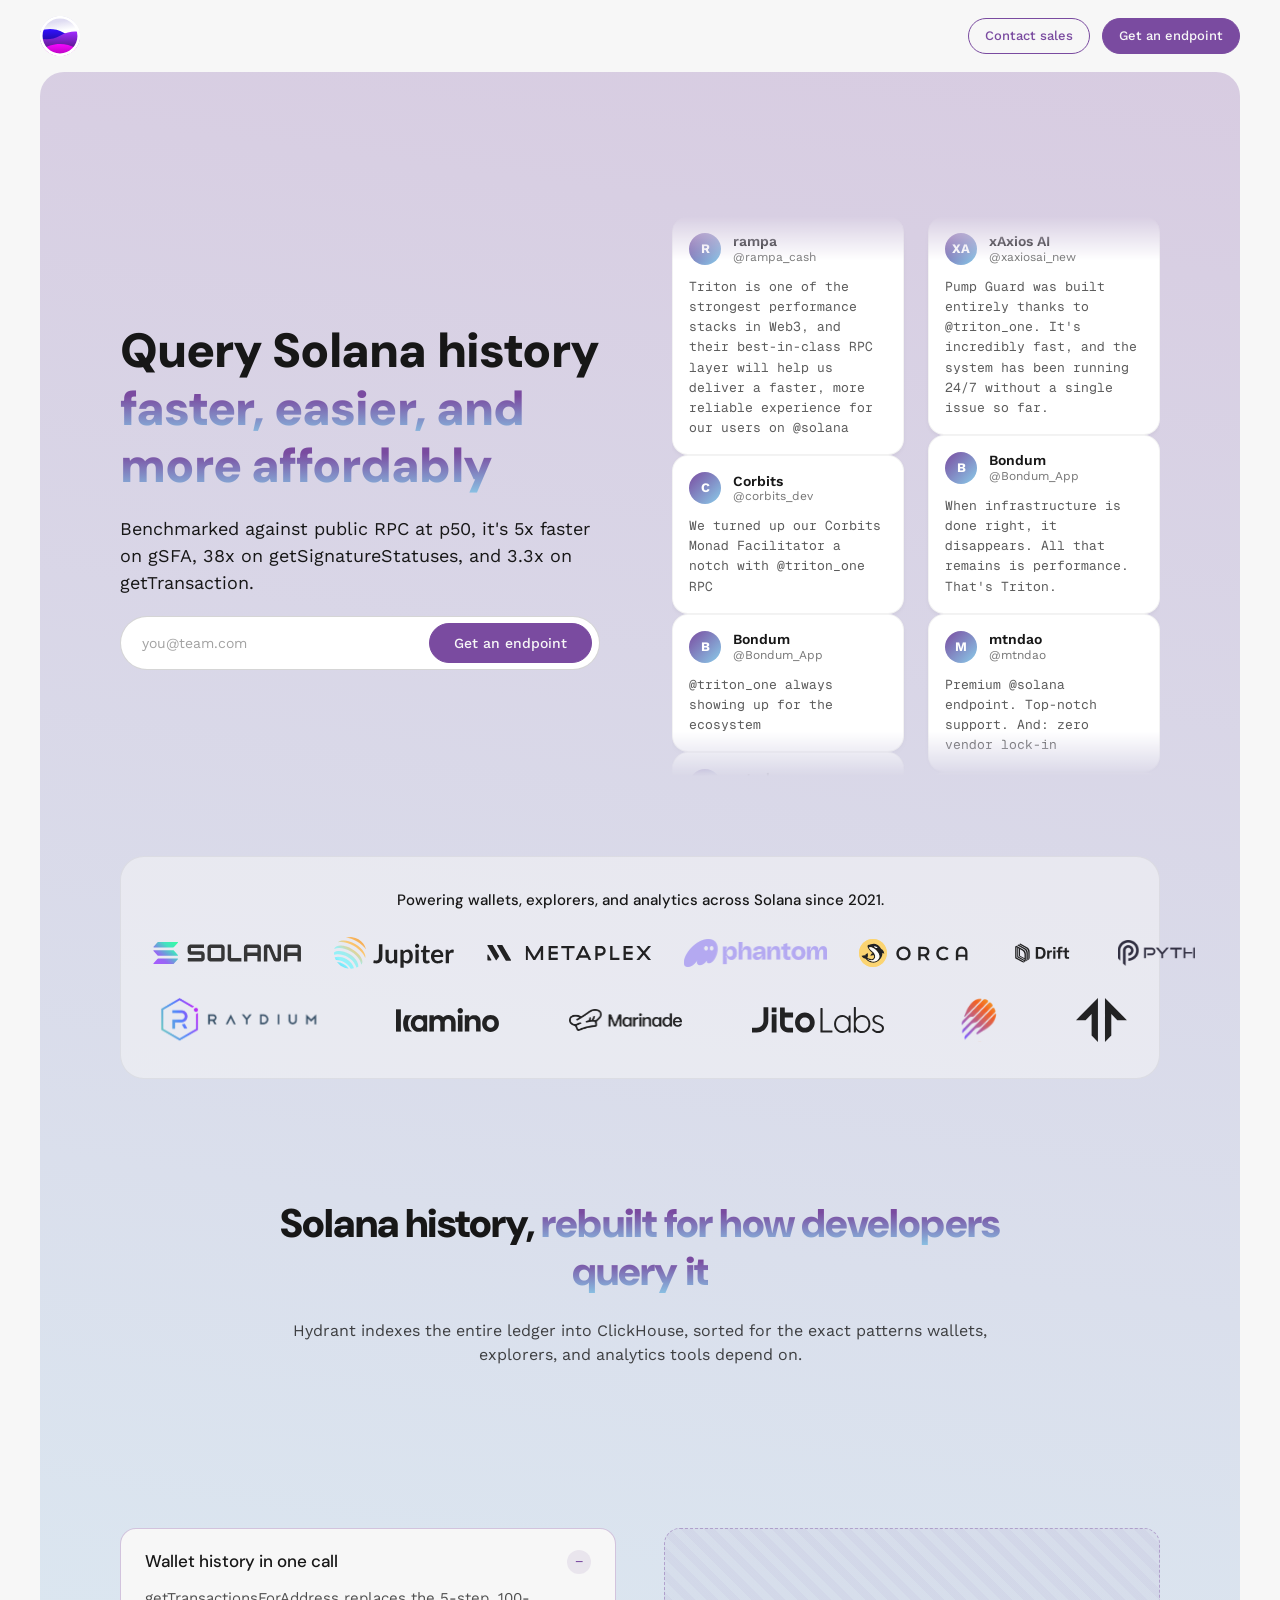
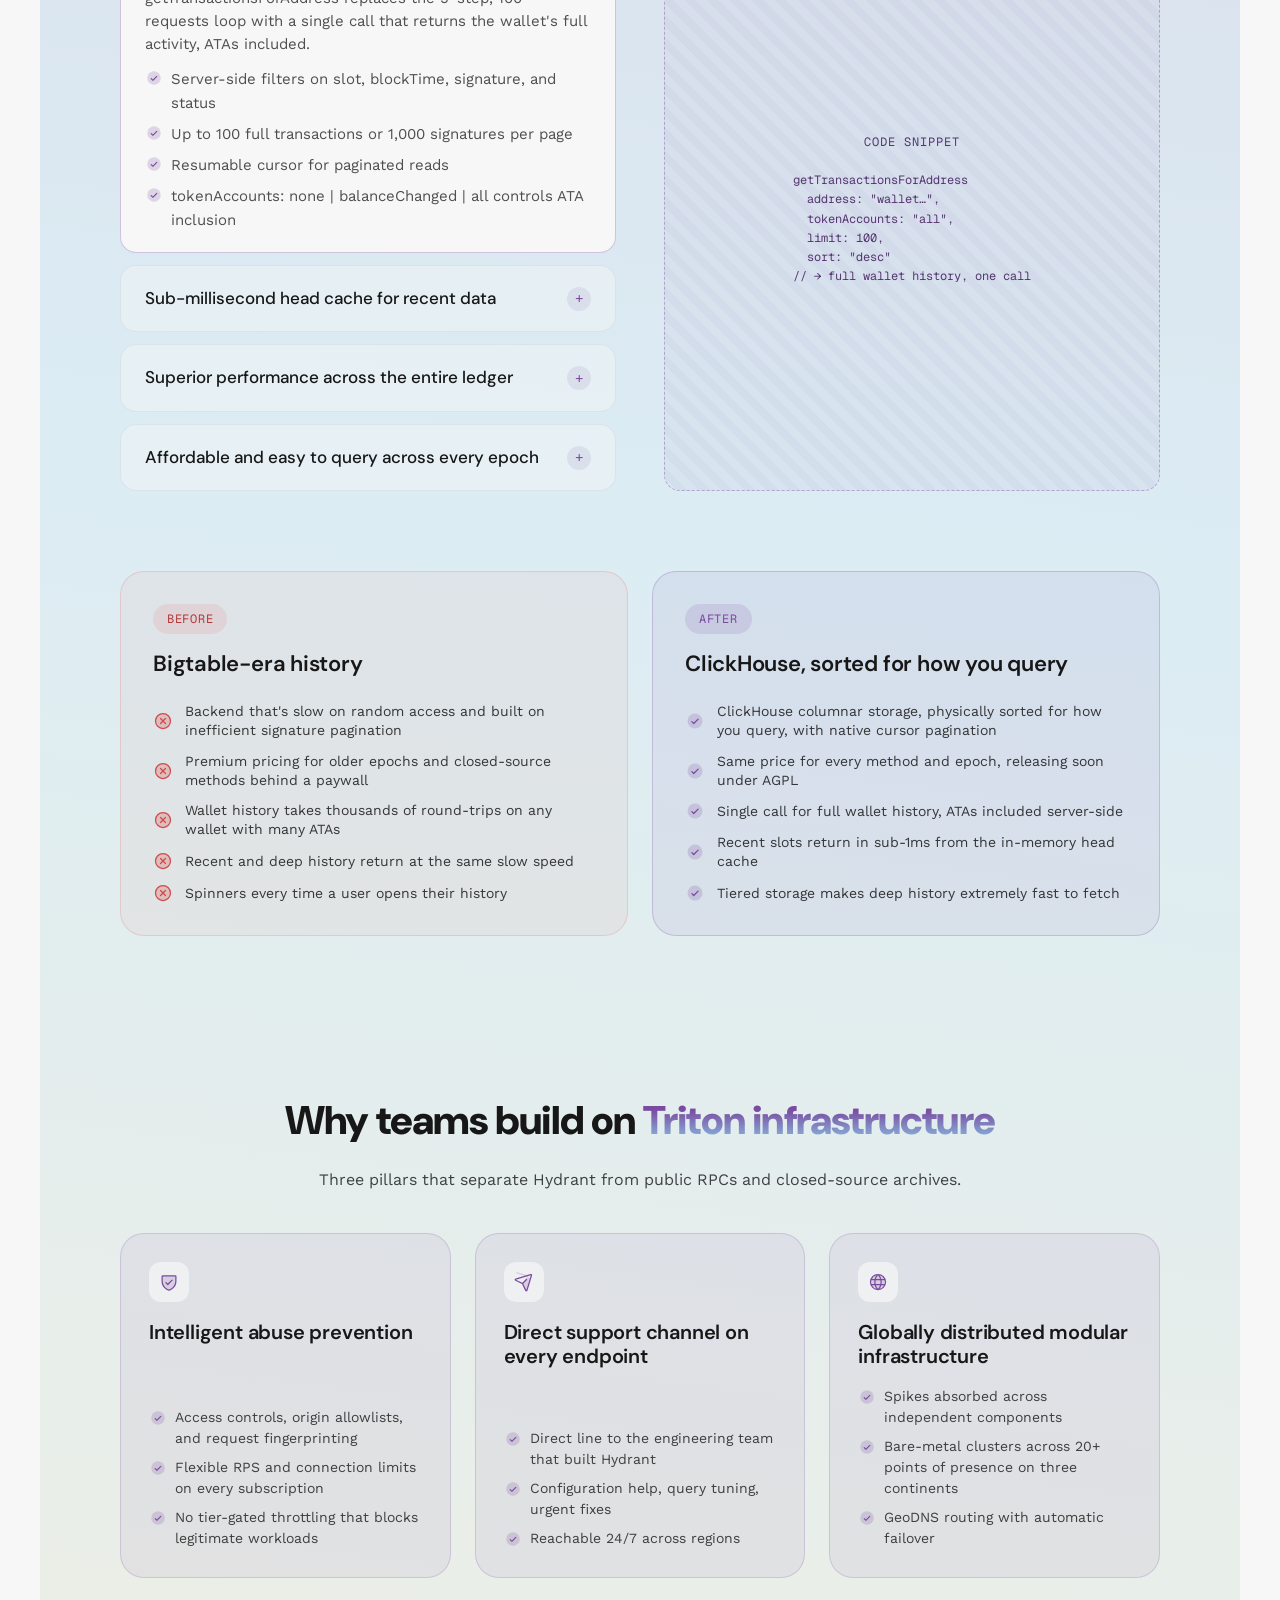
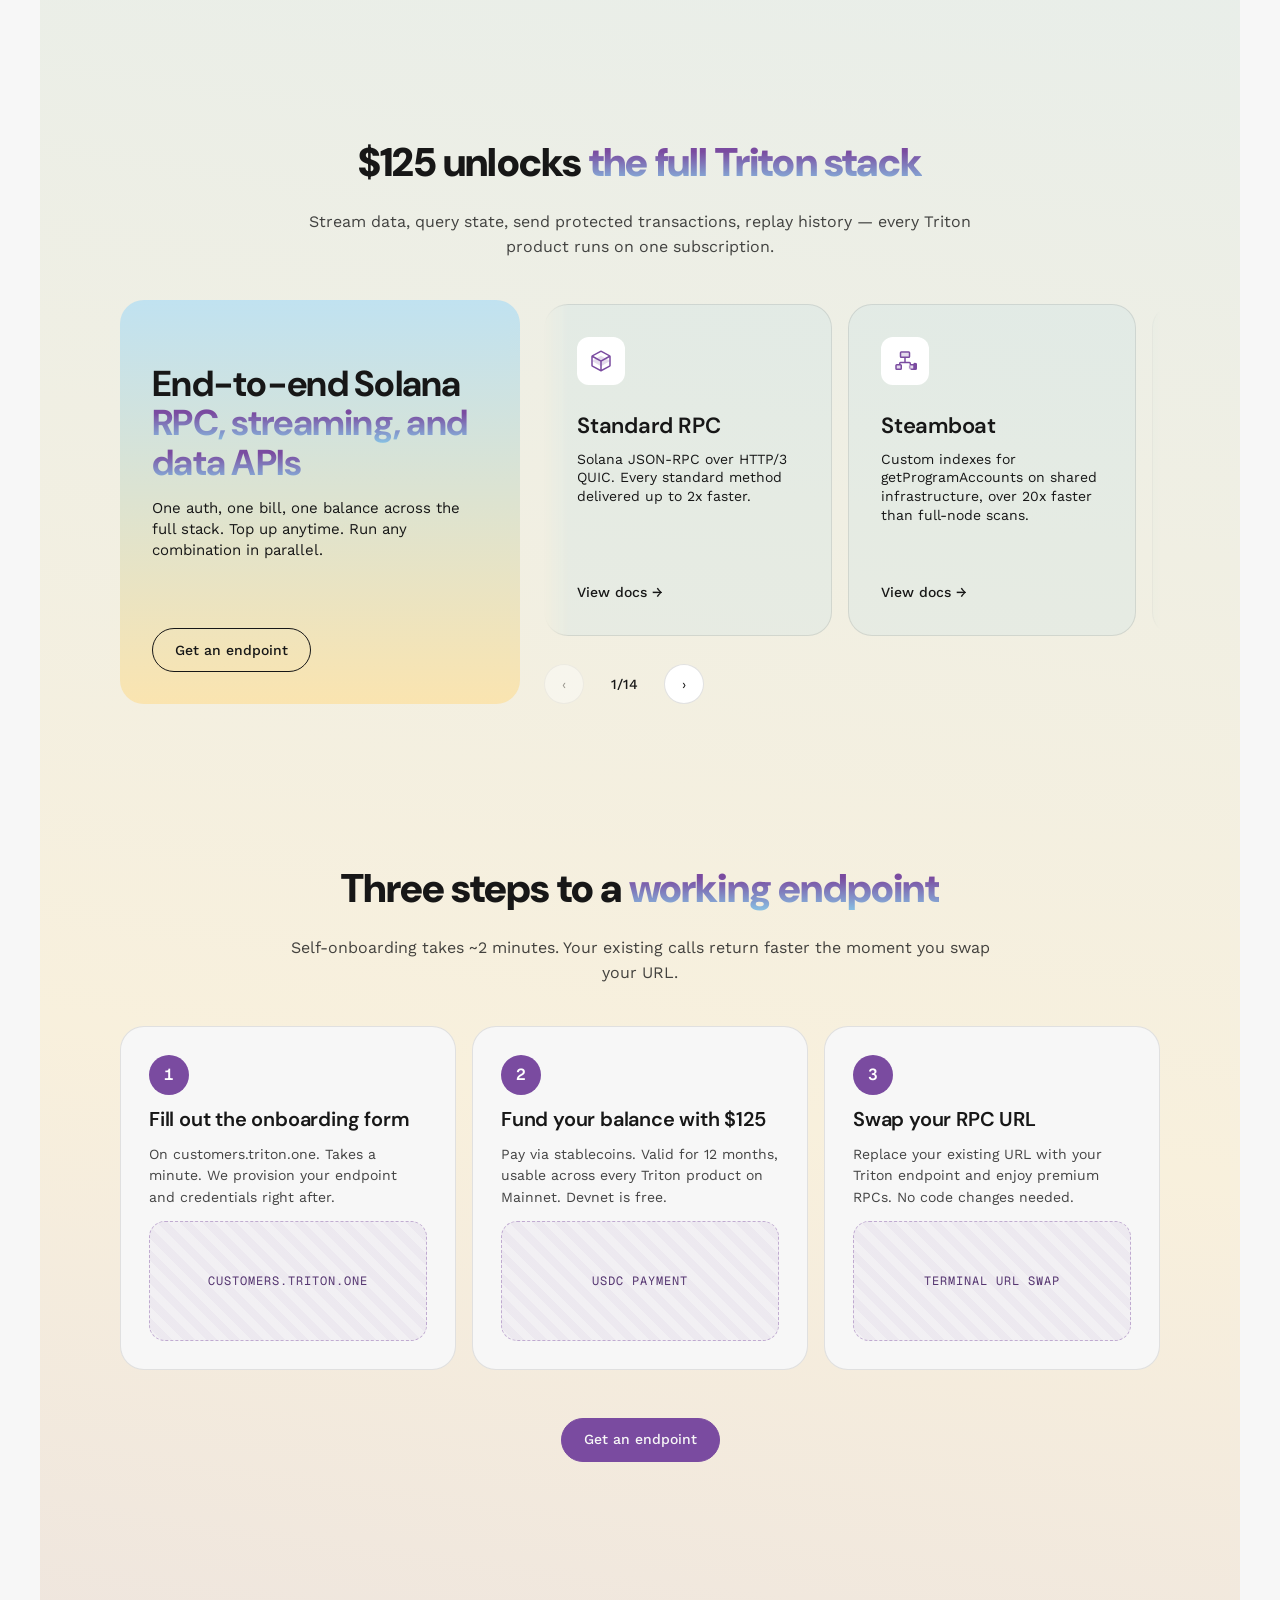
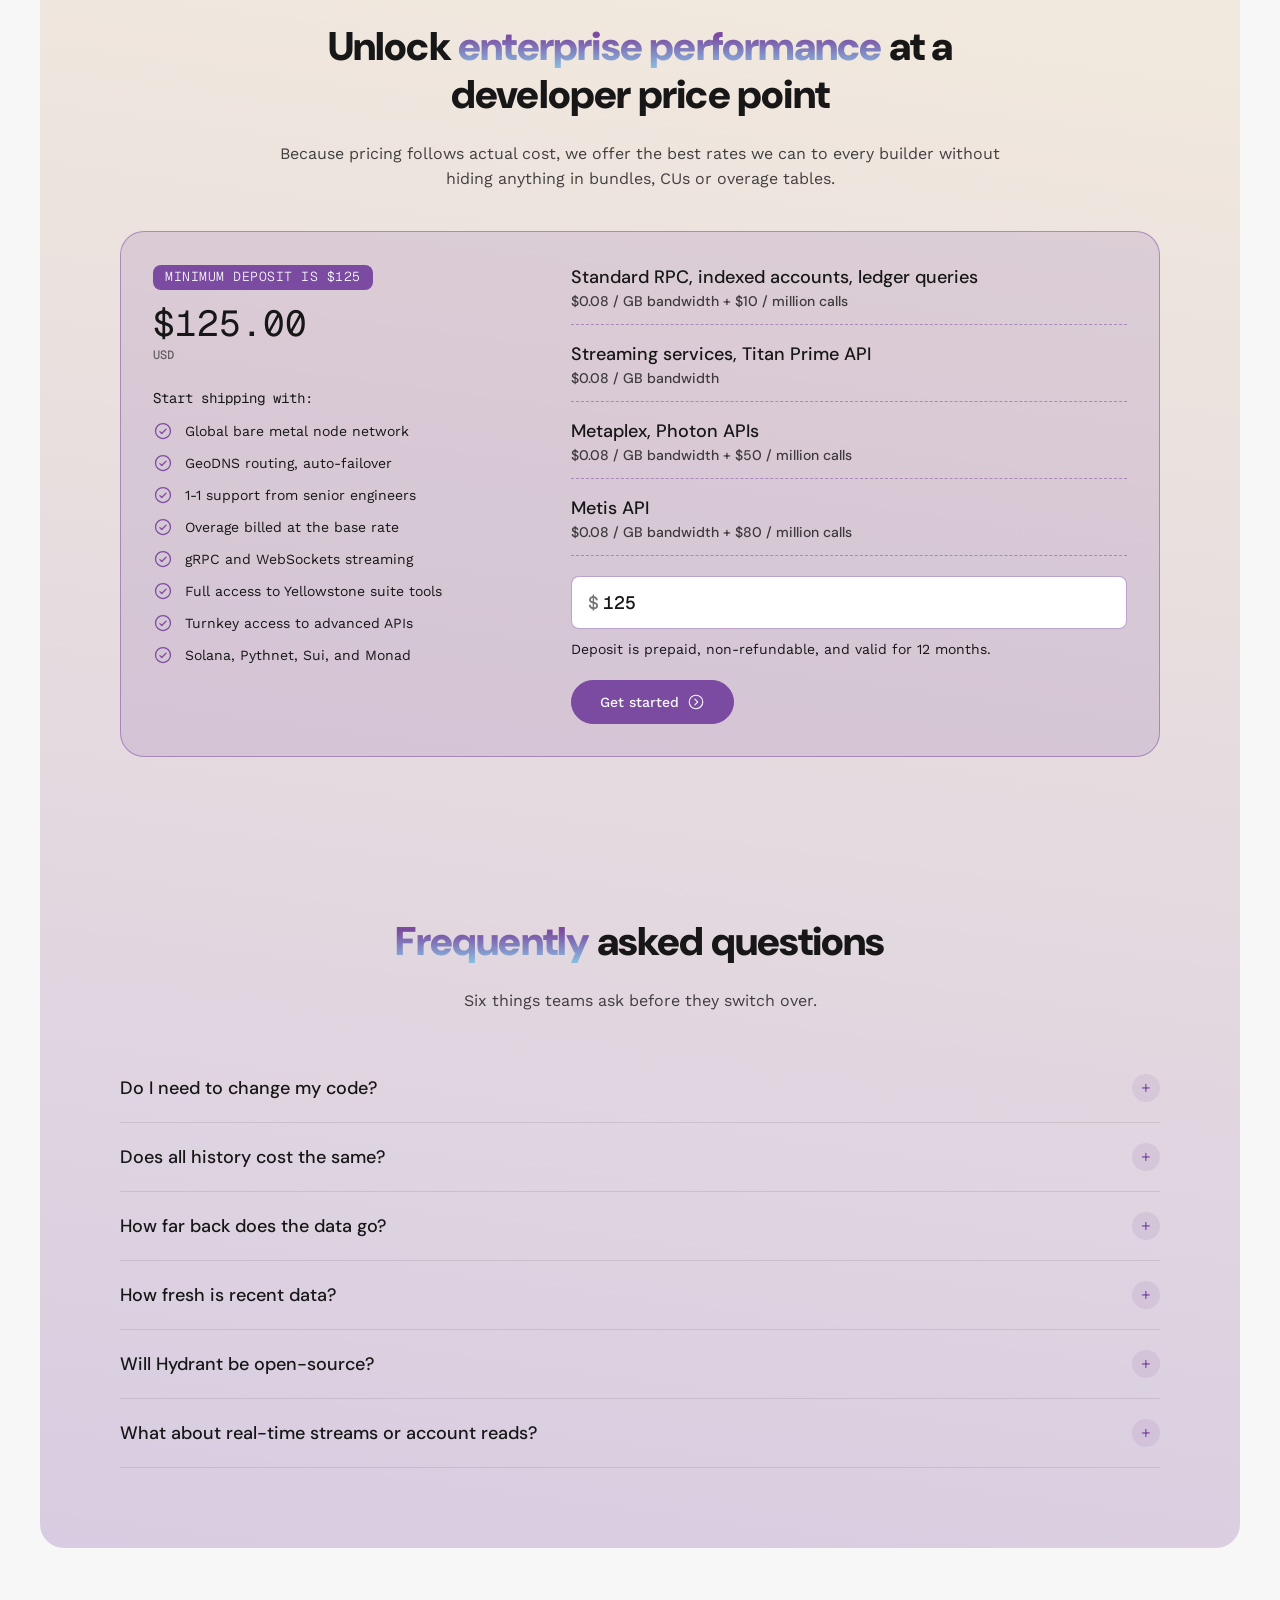
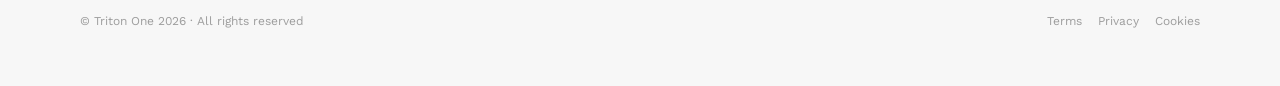
==== consult.html @ 757f446f "Add consult page (2 modals) + lp1b trimmed $25 LP variant consult.html — wireframe for the consultat" ====
<!DOCTYPE html>
<html lang="en">
<head>
<meta charset="UTF-8">
<title>Request a consultation — Triton One</title>
<link rel="preconnect" href="https://fonts.googleapis.com">
<link rel="preconnect" href="https://fonts.gstatic.com" crossorigin>
<link href="https://fonts.googleapis.com/css2?family=DM+Sans:opsz,wght@9..40,400;9..40,500;9..40,600;9..40,700;9..40,900&family=Work+Sans:wght@400;500;600;700&family=Geist+Mono:wght@400;500;600&display=swap" rel="stylesheet">
<link rel="stylesheet" href="shared.css">
</head>
<body>

<nav class="scrollnav">
  <div class="scrollnav-inner">
    <a href="index.html" class="scrollnav-logo"><img src="assets/icons/logomark.svg" alt="Triton" style="width:36px; height:36px"></a>
    <div class="scrollnav-links">
      <a href="#what">Hydrant features</a>
      <a href="#compare">History before / after</a>
      <a href="#why">Why Triton</a>
      <a href="#stack">Triton stack</a>
      <a href="#how">Get started</a>
      <a href="#pricing">Pricing</a>
      <a href="#faq">FAQ</a>
    </div>
    <div class="scrollnav-spacer"></div>
    <div class="scrollnav-ctas">
      <a class="btn btn-outline btn-sm" data-open-contact>Contact sales</a>
      <a class="btn btn-primary btn-sm" data-action="endpoint">Get an endpoint</a>
    </div>
  </div>
</nav>

<div class="app">

  <div class="topbar">
    <a href="index.html" class="topbar-logo"><img src="assets/icons/logomark.svg" alt="Triton" style="width:40px; height:40px"></a>
    <div class="topbar-spacer"></div>
    <div class="topbar-ctas">
      <a class="btn btn-outline btn-sm" data-open-contact>Contact sales</a>
      <a class="btn btn-primary btn-sm" data-action="endpoint">Get an endpoint</a>
    </div>
  </div>

  <main class="main">
    <div class="body-wrap">

      <!-- HERO with 2-col scrolling testimonial carousel -->
      <section class="section section--hero">
        <div class="section-inner">
          <div class="hero-h1">
            <div class="hero-h1-left">
              <h1 class="h1 h1--left">Query Solana history <span class="h-grad">faster, easier, and more affordably</span></h1>
              <p class="lead lead--left">Benchmarked against public RPC at p50, it's 5x faster on gSFA, 38x on getSignatureStatuses, and 3.3x on getTransaction.</p>
              <div class="email-pill">
                <input type="email" placeholder="you@team.com">
                <button class="btn btn-primary" data-action="endpoint">Get an endpoint</button>
              </div>
            </div>

            <!-- Testimonial scrolling carousel (2 columns, opposite directions) -->
            <div class="testimonial-scroll-wrapper">
              <div class="testimonial-scroll-col">
                <div class="tscroll-up">
                  <a class="tscroll-card"><div class="tscroll-card-head"><div class="tscroll-card-avatar"></div><div><div class="tscroll-card-name">rampa</div><div class="tscroll-card-handle">@rampa_cash</div></div></div><p class="tscroll-card-body">Triton is one of the strongest performance stacks in Web3, and their best-in-class RPC layer will help us deliver a faster, more reliable experience for our users on @solana</p></a>
                  <a class="tscroll-card"><div class="tscroll-card-head"><div class="tscroll-card-avatar"></div><div><div class="tscroll-card-name">Corbits</div><div class="tscroll-card-handle">@corbits_dev</div></div></div><p class="tscroll-card-body">We turned up our Corbits Monad Facilitator a notch with @triton_one RPC</p></a>
                  <a class="tscroll-card"><div class="tscroll-card-head"><div class="tscroll-card-avatar"></div><div><div class="tscroll-card-name">Bondum</div><div class="tscroll-card-handle">@Bondum_App</div></div></div><p class="tscroll-card-body">@triton_one always showing up for the ecosystem</p></a>
                  <a class="tscroll-card"><div class="tscroll-card-head"><div class="tscroll-card-avatar"></div><div><div class="tscroll-card-name">mtndao</div><div class="tscroll-card-handle">@mtndao</div></div></div><p class="tscroll-card-body">Triton is an OG in the @solana ecosystem, and every great Solana team knows their products are best-in-class when it comes to latency and reliability.</p></a>
                  <a class="tscroll-card"><div class="tscroll-card-head"><div class="tscroll-card-avatar"></div><div><div class="tscroll-card-name">tributary.so</div><div class="tscroll-card-handle">@tributaryso</div></div></div><p class="tscroll-card-body">If you depend on a robust and stable @solana RPC for your websocket subscriptions, you better look into @triton_one now.</p></a>
                  <a class="tscroll-card"><div class="tscroll-card-head"><div class="tscroll-card-avatar"></div><div><div class="tscroll-card-name">xAxios AI</div><div class="tscroll-card-handle">@xaxiosai_new</div></div></div><p class="tscroll-card-body">I've mentioned Triton One before — it's incredibly fast, offers high RPS, and is much more affordable than most alternatives.</p></a>
                  <a class="tscroll-card"><div class="tscroll-card-head"><div class="tscroll-card-avatar"></div><div><div class="tscroll-card-name">toly</div><div class="tscroll-card-handle">@toly</div></div></div><p class="tscroll-card-body">@triton_one already can land a tx mid block based on the current blocks progressive state</p></a>
                  <!-- duplicated for seamless loop -->
                  <a class="tscroll-card" aria-hidden="true"><div class="tscroll-card-head"><div class="tscroll-card-avatar"></div><div><div class="tscroll-card-name">rampa</div><div class="tscroll-card-handle">@rampa_cash</div></div></div><p class="tscroll-card-body">Triton is one of the strongest performance stacks in Web3, and their best-in-class RPC layer will help us deliver a faster, more reliable experience for our users on @solana</p></a>
                  <a class="tscroll-card" aria-hidden="true"><div class="tscroll-card-head"><div class="tscroll-card-avatar"></div><div><div class="tscroll-card-name">Corbits</div><div class="tscroll-card-handle">@corbits_dev</div></div></div><p class="tscroll-card-body">We turned up our Corbits Monad Facilitator a notch with @triton_one RPC</p></a>
                  <a class="tscroll-card" aria-hidden="true"><div class="tscroll-card-head"><div class="tscroll-card-avatar"></div><div><div class="tscroll-card-name">Bondum</div><div class="tscroll-card-handle">@Bondum_App</div></div></div><p class="tscroll-card-body">@triton_one always showing up for the ecosystem</p></a>
                  <a class="tscroll-card" aria-hidden="true"><div class="tscroll-card-head"><div class="tscroll-card-avatar"></div><div><div class="tscroll-card-name">mtndao</div><div class="tscroll-card-handle">@mtndao</div></div></div><p class="tscroll-card-body">Triton is an OG in the @solana ecosystem, and every great Solana team knows their products are best-in-class when it comes to latency and reliability.</p></a>
                  <a class="tscroll-card" aria-hidden="true"><div class="tscroll-card-head"><div class="tscroll-card-avatar"></div><div><div class="tscroll-card-name">tributary.so</div><div class="tscroll-card-handle">@tributaryso</div></div></div><p class="tscroll-card-body">If you depend on a robust and stable @solana RPC for your websocket subscriptions, you better look into @triton_one now.</p></a>
                  <a class="tscroll-card" aria-hidden="true"><div class="tscroll-card-head"><div class="tscroll-card-avatar"></div><div><div class="tscroll-card-name">xAxios AI</div><div class="tscroll-card-handle">@xaxiosai_new</div></div></div><p class="tscroll-card-body">I've mentioned Triton One before — it's incredibly fast, offers high RPS, and is much more affordable than most alternatives.</p></a>
                  <a class="tscroll-card" aria-hidden="true"><div class="tscroll-card-head"><div class="tscroll-card-avatar"></div><div><div class="tscroll-card-name">toly</div><div class="tscroll-card-handle">@toly</div></div></div><p class="tscroll-card-body">@triton_one already can land a tx mid block based on the current blocks progressive state</p></a>
                </div>
              </div>
              <div class="testimonial-scroll-col">
                <div class="tscroll-down">
                  <a class="tscroll-card"><div class="tscroll-card-head"><div class="tscroll-card-avatar"></div><div><div class="tscroll-card-name">xAxios AI</div><div class="tscroll-card-handle">@xaxiosai_new</div></div></div><p class="tscroll-card-body">Pump Guard was built entirely thanks to @triton_one. It's incredibly fast, and the system has been running 24/7 without a single issue so far.</p></a>
                  <a class="tscroll-card"><div class="tscroll-card-head"><div class="tscroll-card-avatar"></div><div><div class="tscroll-card-name">Bondum</div><div class="tscroll-card-handle">@Bondum_App</div></div></div><p class="tscroll-card-body">When infrastructure is done right, it disappears. All that remains is performance. That's Triton.</p></a>
                  <a class="tscroll-card"><div class="tscroll-card-head"><div class="tscroll-card-avatar"></div><div><div class="tscroll-card-name">mtndao</div><div class="tscroll-card-handle">@mtndao</div></div></div><p class="tscroll-card-body">Premium @solana endpoint. Top-notch support. And: zero vendor lock-in</p></a>
                  <a class="tscroll-card"><div class="tscroll-card-head"><div class="tscroll-card-avatar"></div><div><div class="tscroll-card-name">elchuo160.sol</div><div class="tscroll-card-handle">@elchuo160</div></div></div><p class="tscroll-card-body">From day zero, when @triton_one believed in us before we had even 1 player, they've powered everything behind the scenes of @Gableguardians.</p></a>
                  <a class="tscroll-card"><div class="tscroll-card-head"><div class="tscroll-card-avatar"></div><div><div class="tscroll-card-name">italo</div><div class="tscroll-card-handle">@italoacasas</div></div></div><p class="tscroll-card-body">After seeing how smoothly the MET airdrop ran, i want to highlight that if you're planning one soon, you should seriously consider working with @triton_one.</p></a>
                  <a class="tscroll-card"><div class="tscroll-card-head"><div class="tscroll-card-avatar"></div><div><div class="tscroll-card-name">Rocky Chris | Titan</div><div class="tscroll-card-handle">@realRockyChung</div></div></div><p class="tscroll-card-body">Getting new dedicated nodes from @triton_one is like getting presents on Christmas day. Unwrap and play ASAP</p></a>
                  <a class="tscroll-card"><div class="tscroll-card-head"><div class="tscroll-card-avatar"></div><div><div class="tscroll-card-name">austbot</div><div class="tscroll-card-handle">@_austbot</div></div></div><p class="tscroll-card-body">@triton_one endpoints are so good.</p></a>
                  <!-- duplicated for seamless loop -->
                  <a class="tscroll-card" aria-hidden="true"><div class="tscroll-card-head"><div class="tscroll-card-avatar"></div><div><div class="tscroll-card-name">xAxios AI</div><div class="tscroll-card-handle">@xaxiosai_new</div></div></div><p class="tscroll-card-body">Pump Guard was built entirely thanks to @triton_one. It's incredibly fast, and the system has been running 24/7 without a single issue so far.</p></a>
                  <a class="tscroll-card" aria-hidden="true"><div class="tscroll-card-head"><div class="tscroll-card-avatar"></div><div><div class="tscroll-card-name">Bondum</div><div class="tscroll-card-handle">@Bondum_App</div></div></div><p class="tscroll-card-body">When infrastructure is done right, it disappears. All that remains is performance. That's Triton.</p></a>
                  <a class="tscroll-card" aria-hidden="true"><div class="tscroll-card-head"><div class="tscroll-card-avatar"></div><div><div class="tscroll-card-name">mtndao</div><div class="tscroll-card-handle">@mtndao</div></div></div><p class="tscroll-card-body">Premium @solana endpoint. Top-notch support. And: zero vendor lock-in</p></a>
                  <a class="tscroll-card" aria-hidden="true"><div class="tscroll-card-head"><div class="tscroll-card-avatar"></div><div><div class="tscroll-card-name">elchuo160.sol</div><div class="tscroll-card-handle">@elchuo160</div></div></div><p class="tscroll-card-body">From day zero, when @triton_one believed in us before we had even 1 player, they've powered everything behind the scenes of @Gableguardians.</p></a>
                  <a class="tscroll-card" aria-hidden="true"><div class="tscroll-card-head"><div class="tscroll-card-avatar"></div><div><div class="tscroll-card-name">italo</div><div class="tscroll-card-handle">@italoacasas</div></div></div><p class="tscroll-card-body">After seeing how smoothly the MET airdrop ran, i want to highlight that if you're planning one soon, you should seriously consider working with @triton_one.</p></a>
                  <a class="tscroll-card" aria-hidden="true"><div class="tscroll-card-head"><div class="tscroll-card-avatar"></div><div><div class="tscroll-card-name">Rocky Chris | Titan</div><div class="tscroll-card-handle">@realRockyChung</div></div></div><p class="tscroll-card-body">Getting new dedicated nodes from @triton_one is like getting presents on Christmas day. Unwrap and play ASAP</p></a>
                  <a class="tscroll-card" aria-hidden="true"><div class="tscroll-card-head"><div class="tscroll-card-avatar"></div><div><div class="tscroll-card-name">austbot</div><div class="tscroll-card-handle">@_austbot</div></div></div><p class="tscroll-card-body">@triton_one endpoints are so good.</p></a>
                </div>
              </div>
            </div>

          </div>
        </div>
      </section>

      <!-- LOGO STRIP (Raydium/Meteora/Tensor 2x bigger, Step removed) -->
      <section class="section section--tight section--no-top">
        <div class="section-inner">
          <div class="logo-strip">
            <p class="logo-strip-title">Powering wallets, explorers, and analytics across Solana since 2021.</p>
            <div class="logo-strip-row">
              <img src="assets/logos/logo-solana.svg" alt="Solana" style="height:22px">
              <img src="assets/logos/logo-jupiter.svg" alt="Jupiter" style="height:32px">
              <img src="assets/logos/logo-metaplex.svg" alt="Metaplex" style="height:16px">
              <img src="assets/logos/logo-phantom.svg" alt="Phantom" style="height:28px">
              <img src="assets/logos/logo-orca.svg" alt="Orca" style="height:28px">
              <img src="assets/logos/logo-drift.svg" alt="Drift" style="height:34px">
              <img src="assets/logos/logo-pyth.svg" alt="Pyth" style="height:26px">
            </div>
            <div class="logo-strip-row">
              <img src="assets/logos/logo-raydium.svg" alt="Raydium" style="height:52px">
              <img src="assets/logos/logo-kamino.svg" alt="Kamino" style="height:24px">
              <img src="assets/logos/logo-marinade.svg" alt="Marinade" style="height:22px">
              <img src="assets/logos/logo-jito-labs.svg" alt="Jito" style="height:26px">
              <img src="assets/logos/logo-meteora.svg" alt="Meteora" style="height:44px">
              <img src="assets/logos/logo-tensor.svg" alt="Tensor" style="height:44px">
            </div>
          </div>
        </div>
      </section>

      <!-- SECTION HEAD: rebuilt for how devs query -->
      <section class="section" id="what">
        <div class="section-inner">
          <div class="section-head">
            <h2 class="h2">Solana history, <span class="h-grad">rebuilt for how developers query it</span></h2>
            <p class="section-sub">Hydrant indexes the entire ledger into ClickHouse, sorted for the exact patterns wallets, explorers, and analytics tools depend on.</p>
          </div>
        </div>
      </section>

      <!-- VERTICAL ACCORDION + PREVIEW -->
      <section class="section">
        <div class="section-inner">
          <div class="vaccord-block">
            <div class="vaccord">
              <div class="vaccord-item vaccord-item--open" data-preview="wallet">
                <div class="vaccord-row">
<span class="vaccord-q">Wallet history in one call</span>
                  <span class="vaccord-chip">−</span>
                </div>
                <div class="vaccord-body">
                  <p>getTransactionsForAddress replaces the 5-step, 100-requests loop with a single call that returns the wallet's full activity, ATAs included.</p>
                  <ul style="display:flex; flex-direction:column; gap:8px; margin-top:12px">
                    <li style="display:flex; gap:8px; align-items:flex-start"><img src="assets/icons/check-circle.svg" alt="" style="width:18px; height:18px; flex-shrink:0; margin-top:1px"> Server-side filters on slot, blockTime, signature, and status</li>
                    <li style="display:flex; gap:8px; align-items:flex-start"><img src="assets/icons/check-circle.svg" alt="" style="width:18px; height:18px; flex-shrink:0; margin-top:1px"> Up to 100 full transactions or 1,000 signatures per page</li>
                    <li style="display:flex; gap:8px; align-items:flex-start"><img src="assets/icons/check-circle.svg" alt="" style="width:18px; height:18px; flex-shrink:0; margin-top:1px"> Resumable cursor for paginated reads</li>
                    <li style="display:flex; gap:8px; align-items:flex-start"><img src="assets/icons/check-circle.svg" alt="" style="width:18px; height:18px; flex-shrink:0; margin-top:1px"> tokenAccounts: none | balanceChanged | all controls ATA inclusion</li>
                  </ul>
                </div>
              </div>
              <div class="vaccord-item" data-preview="cache">
                <div class="vaccord-row">
<span class="vaccord-q">Sub-millisecond head cache for recent data</span>
                  <span class="vaccord-chip">+</span>
                </div>
                <div class="vaccord-body">
                  <p>Recent slots live in an in-memory head cache, resolving in under a millisecond without a database round-trip.</p>
                  <ul style="display:flex; flex-direction:column; gap:8px; margin-top:12px">
                    <li style="display:flex; gap:8px; align-items:flex-start"><img src="assets/icons/check-circle.svg" alt="" style="width:18px; height:18px; flex-shrink:0; margin-top:1px"> Sub-1ms reads on the most recent slots</li>
                    <li style="display:flex; gap:8px; align-items:flex-start"><img src="assets/icons/check-circle.svg" alt="" style="width:18px; height:18px; flex-shrink:0; margin-top:1px"> processed commitment supported by all historical methods</li>
                    <li style="display:flex; gap:8px; align-items:flex-start"><img src="assets/icons/check-circle.svg" alt="" style="width:18px; height:18px; flex-shrink:0; margin-top:1px"> Same JSON-RPC method, no client change required</li>
                    <li style="display:flex; gap:8px; align-items:flex-start"><img src="assets/icons/check-circle.svg" alt="" style="width:18px; height:18px; flex-shrink:0; margin-top:1px"> Slot range parameters to scope reads for the fastest possible response</li>
                  </ul>
                </div>
              </div>
              <div class="vaccord-item" data-preview="perf">
                <div class="vaccord-row">
<span class="vaccord-q">Superior performance across the entire ledger</span>
                  <span class="vaccord-chip">+</span>
                </div>
                <div class="vaccord-body">
                  <p>We rewrote the storage layer on ClickHouse and physically sorted every table for the queries it serves, so that reads skip irrelevant rows entirely.</p>
                  <ul style="display:flex; flex-direction:column; gap:8px; margin-top:12px">
                    <li style="display:flex; gap:8px; align-items:flex-start"><img src="assets/icons/check-circle.svg" alt="" style="width:18px; height:18px; flex-shrink:0; margin-top:1px"> Purpose-built materialised views match common access patterns</li>
                    <li style="display:flex; gap:8px; align-items:flex-start"><img src="assets/icons/check-circle.svg" alt="" style="width:18px; height:18px; flex-shrink:0; margin-top:1px"> Hot address optimisation. USDC and other heavy-traffic addresses get dedicated lookup tables</li>
                    <li style="display:flex; gap:8px; align-items:flex-start"><img src="assets/icons/check-circle.svg" alt="" style="width:18px; height:18px; flex-shrink:0; margin-top:1px"> Tiered storage keeps older epochs fast and cost-efficient to serve</li>
                    <li style="display:flex; gap:8px; align-items:flex-start"><img src="assets/icons/check-circle.svg" alt="" style="width:18px; height:18px; flex-shrink:0; margin-top:1px"> Slot range parameters for narrow lookups, replacing signature-based pagination</li>
                  </ul>
                </div>
              </div>
              <div class="vaccord-item" data-preview="affordable">
                <div class="vaccord-row">
<span class="vaccord-q">Affordable and easy to query across every epoch</span>
                  <span class="vaccord-chip">+</span>
                </div>
                <div class="vaccord-body">
                  <p>We bill every historical method and epoch at the same rate as a standard RPC call. Developer ergonomics are built into the query interface.</p>
                  <ul style="display:flex; flex-direction:column; gap:8px; margin-top:12px">
                    <li style="display:flex; gap:8px; align-items:flex-start"><img src="assets/icons/check-circle.svg" alt="" style="width:18px; height:18px; flex-shrink:0; margin-top:1px"> Bidirectional sorting (asc or desc) on history reads</li>
                    <li style="display:flex; gap:8px; align-items:flex-start"><img src="assets/icons/check-circle.svg" alt="" style="width:18px; height:18px; flex-shrink:0; margin-top:1px"> Pagination cursor keeps subsequent calls clean, no resending filters on every page</li>
                    <li style="display:flex; gap:8px; align-items:flex-start"><img src="assets/icons/check-circle.svg" alt="" style="width:18px; height:18px; flex-shrink:0; margin-top:1px"> $0.08 per GB of bandwidth and $10 per million requests, every epoch, every method</li>
                    <li style="display:flex; gap:8px; align-items:flex-start"><img src="assets/icons/check-circle.svg" alt="" style="width:18px; height:18px; flex-shrink:0; margin-top:1px"> Available on every subscription, no tier gating</li>
                  </ul>
                </div>
              </div>
            </div>
            <div class="visual-dashed" data-preview-target="wallet" style="min-height:480px; display:flex; flex-direction:column; padding:32px"><span class="visual-dashed-label">Code snippet</span><div style="font-family:var(--font-mono); font-size:12px; color:#553570; margin-top:20px; line-height:1.6; max-width:340px">getTransactionsForAddress<br>&nbsp;&nbsp;address: "wallet…",<br>&nbsp;&nbsp;tokenAccounts: "all",<br>&nbsp;&nbsp;limit: 100,<br>&nbsp;&nbsp;sort: "desc"<br>// → full wallet history, one call</div></div>
            <div class="visual-dashed" data-preview-target="cache" style="min-height:480px; display:none; flex-direction:column; padding:32px"><span class="visual-dashed-label">Head cache</span><div style="font-family:var(--font-mono); font-size:12px; color:#553570; margin-top:20px; line-height:1.6">Recent slots: &lt;1ms<br>processed → confirmed → finalised</div></div>
            <div class="visual-dashed" data-preview-target="perf" style="min-height:480px; display:none; flex-direction:column; padding:32px"><span class="visual-dashed-label">Performance</span><div style="font-family:var(--font-mono); font-size:13px; color:#553570; margin-top:20px; line-height:1.8"><div>getTransaction: <strong>138ms p50</strong>, 3.3x faster</div><div>getSignaturesForAddress: <strong>50ms p50</strong>, 5x faster</div><div>getSignatureStatuses: <strong>49ms p50</strong>, 38x faster</div></div></div>
            <div class="visual-dashed" data-preview-target="affordable" style="min-height:480px; display:none; flex-direction:column; padding:32px"><span class="visual-dashed-label">Pricing</span><div style="font-family:var(--font-mono); font-size:12px; color:#553570; margin-top:20px; line-height:1.6">$0.08 / GB bandwidth<br>$10 / million requests<br>Every epoch. Every method.</div></div>
          </div>
        </div>
      </section>

      <!-- BEFORE / AFTER (moved here, tight padding-top) -->
      <section class="section section--no-top" id="compare" style="padding-top:0">
        <div class="section-inner">
          <div class="compare">
            <div class="compare-card compare-card--before">
              <span class="compare-badge">Before</span>
              <h3 class="h3">Bigtable-era history</h3>
              <ul class="compare-list">
                <li><img src="assets/icons/x-circle.svg" alt=""> Backend that's slow on random access and built on inefficient signature pagination</li>
                <li><img src="assets/icons/x-circle.svg" alt=""> Premium pricing for older epochs and closed-source methods behind a paywall</li>
                <li><img src="assets/icons/x-circle.svg" alt=""> Wallet history takes thousands of round-trips on any wallet with many ATAs</li>
                <li><img src="assets/icons/x-circle.svg" alt=""> Recent and deep history return at the same slow speed</li>
                <li><img src="assets/icons/x-circle.svg" alt=""> Spinners every time a user opens their history</li>
              </ul>
            </div>
            <div class="compare-card compare-card--after">
              <span class="compare-badge">After</span>
              <h3 class="h3">ClickHouse, sorted for how you query</h3>
              <ul class="compare-list">
                <li><img src="assets/icons/check-circle.svg" alt=""> ClickHouse columnar storage, physically sorted for how you query, with native cursor pagination</li>
                <li><img src="assets/icons/check-circle.svg" alt=""> Same price for every method and epoch, releasing soon under AGPL</li>
                <li><img src="assets/icons/check-circle.svg" alt=""> Single call for full wallet history, ATAs included server-side</li>
                <li><img src="assets/icons/check-circle.svg" alt=""> Recent slots return in sub-1ms from the in-memory head cache</li>
                <li><img src="assets/icons/check-circle.svg" alt=""> Tiered storage makes deep history extremely fast to fetch</li>
              </ul>
            </div>
          </div>
        </div>
      </section>

      <!-- WHY TRITON (3 purple cards) -->
      <section class="section" id="why">
        <div class="section-inner">
          <div class="section-head">
            <h2 class="h2">Why teams build on <span class="h-grad">Triton infrastructure</span></h2>
            <p class="section-sub">Three pillars that separate Hydrant from public RPCs and closed-source archives.</p>
          </div>
          <div class="why-cards">
            <div class="why-card">
              <div class="why-card-icon"><img src="assets/icons/products/shield-check.svg" alt=""></div>
              <h3 class="why-card-title">Intelligent abuse prevention</h3>
              <ul style="display:flex; flex-direction:column; gap:8px; margin-top:4px">
                <li style="display:flex; gap:8px; align-items:flex-start; font-size:14px; line-height:1.5; color:rgba(23,23,23,0.8)"><img src="assets/icons/check-circle.svg" alt="" style="width:18px; height:18px; flex-shrink:0; margin-top:2px"> Access controls, origin allowlists, and request fingerprinting</li>
                <li style="display:flex; gap:8px; align-items:flex-start; font-size:14px; line-height:1.5; color:rgba(23,23,23,0.8)"><img src="assets/icons/check-circle.svg" alt="" style="width:18px; height:18px; flex-shrink:0; margin-top:2px"> Flexible RPS and connection limits on every subscription</li>
                <li style="display:flex; gap:8px; align-items:flex-start; font-size:14px; line-height:1.5; color:rgba(23,23,23,0.8)"><img src="assets/icons/check-circle.svg" alt="" style="width:18px; height:18px; flex-shrink:0; margin-top:2px"> No tier-gated throttling that blocks legitimate workloads</li>
              </ul>
            </div>
            <div class="why-card">
              <div class="why-card-icon"><img src="assets/icons/products/paperplane.svg" alt=""></div>
              <h3 class="why-card-title">Direct support channel on every endpoint</h3>
              <ul style="display:flex; flex-direction:column; gap:8px; margin-top:4px">
                <li style="display:flex; gap:8px; align-items:flex-start; font-size:14px; line-height:1.5; color:rgba(23,23,23,0.8)"><img src="assets/icons/check-circle.svg" alt="" style="width:18px; height:18px; flex-shrink:0; margin-top:2px"> Direct line to the engineering team that built Hydrant</li>
                <li style="display:flex; gap:8px; align-items:flex-start; font-size:14px; line-height:1.5; color:rgba(23,23,23,0.8)"><img src="assets/icons/check-circle.svg" alt="" style="width:18px; height:18px; flex-shrink:0; margin-top:2px"> Configuration help, query tuning, urgent fixes</li>
                <li style="display:flex; gap:8px; align-items:flex-start; font-size:14px; line-height:1.5; color:rgba(23,23,23,0.8)"><img src="assets/icons/check-circle.svg" alt="" style="width:18px; height:18px; flex-shrink:0; margin-top:2px"> Reachable 24/7 across regions</li>
              </ul>
            </div>
            <div class="why-card">
              <div class="why-card-icon"><img src="assets/icons/products/globe.svg" alt=""></div>
              <h3 class="why-card-title">Globally distributed modular infrastructure</h3>
              <ul style="display:flex; flex-direction:column; gap:8px; margin-top:4px">
                <li style="display:flex; gap:8px; align-items:flex-start; font-size:14px; line-height:1.5; color:rgba(23,23,23,0.8)"><img src="assets/icons/check-circle.svg" alt="" style="width:18px; height:18px; flex-shrink:0; margin-top:2px"> Spikes absorbed across independent components</li>
                <li style="display:flex; gap:8px; align-items:flex-start; font-size:14px; line-height:1.5; color:rgba(23,23,23,0.8)"><img src="assets/icons/check-circle.svg" alt="" style="width:18px; height:18px; flex-shrink:0; margin-top:2px"> Bare-metal clusters across 20+ points of presence on three continents</li>
                <li style="display:flex; gap:8px; align-items:flex-start; font-size:14px; line-height:1.5; color:rgba(23,23,23,0.8)"><img src="assets/icons/check-circle.svg" alt="" style="width:18px; height:18px; flex-shrink:0; margin-top:2px"> GeoDNS routing with automatic failover</li>
              </ul>
            </div>
          </div>
        </div>
      </section>

      <!-- $125 UNLOCKS FULL STACK (now before How, gradient on headline, distinct icons, View docs links, Get an endpoint) -->
      <section class="section" id="stack">
        <div class="section-inner">
          <div class="section-head">
            <h2 class="h2">$125 unlocks <span class="h-grad">the full Triton stack</span></h2>
            <p class="section-sub">Stream data, query state, send protected transactions, replay history — every Triton product runs on one subscription.</p>
          </div>
          <div class="ultra-block">
            <div class="ultra-card">
              <div>
                <h2>End-to-end Solana <span class="h-grad">RPC, streaming, and data APIs</span></h2>
                <p>One auth, one bill, one balance across the full stack. Top up anytime. Run any combination in parallel.</p>
              </div>
              <a class="btn btn-outline-dark" data-action="endpoint">Get an endpoint</a>
            </div>
            <div class="ultra-scroller-wrap">
              <div class="ultra-scroller">
                <div class="ultra-scroller-inner">
                  <div class="ultra-slide"><div class="ultra-slide-icon"><img src="assets/icons/products/cube.svg" alt=""></div><div class="ultra-slide-body"><div class="ultra-slide-name">Standard RPC</div><div class="ultra-slide-desc">Solana JSON-RPC over HTTP/3 QUIC. Every standard method delivered up to 2x faster.</div></div><a class="ultra-slide-link">View docs →</a></div>
                  <div class="ultra-slide"><div class="ultra-slide-icon"><img src="assets/icons/products/treestructure.svg" alt=""></div><div class="ultra-slide-body"><div class="ultra-slide-name">Steamboat</div><div class="ultra-slide-desc">Custom indexes for getProgramAccounts on shared infrastructure, over 20x faster than full-node scans.</div></div><a class="ultra-slide-link" href="lp3.html">View docs →</a></div>
                  <div class="ultra-slide"><div class="ultra-slide-icon"><img src="assets/icons/products/arrows-clockwise.svg" alt=""></div><div class="ultra-slide-body"><div class="ultra-slide-name">Account Sync</div><div class="ultra-slide-desc">Streaming-backed local cache for account reads. Sub-slot updates with a one-line SDK swap.</div></div><a class="ultra-slide-link">View docs →</a></div>
                  <div class="ultra-slide"><div class="ultra-slide-icon"><img src="assets/icons/products/lightning.svg" alt=""></div><div class="ultra-slide-body"><div class="ultra-slide-name">Dragon's Mouth gRPC</div><div class="ultra-slide-desc">Sub-slot real-time updates via gRPC. Server-side filtering and built-in auto-reconnect with ~1k slot replay.</div></div><a class="ultra-slide-link">View docs →</a></div>
                  <div class="ultra-slide"><div class="ultra-slide-icon"><img src="assets/icons/products/globe.svg" alt=""></div><div class="ultra-slide-body"><div class="ultra-slide-name">Whirligig WebSockets</div><div class="ultra-slide-desc">Drop-in for native Solana WebSockets, backed by gRPC. Intra-slot account updates and stable transactionSubscribe.</div></div><a class="ultra-slide-link">View docs →</a></div>
                  <div class="ultra-slide"><div class="ultra-slide-icon"><img src="assets/icons/products/database.svg" alt=""></div><div class="ultra-slide-body"><div class="ultra-slide-name">Fumarole persistent streams</div><div class="ultra-slide-desc">High-availability streaming with 96h rolling cache, cursor resume, and at-least-once delivery.</div></div><a class="ultra-slide-link">View docs →</a></div>
                  <div class="ultra-slide"><div class="ultra-slide-icon"><img src="assets/icons/products/squares.svg" alt=""></div><div class="ultra-slide-body"><div class="ultra-slide-name">Deshred transactions</div><div class="ultra-slide-desc">Pre-execution transactions from raw shreds, ~6.3ms faster than standard gRPC (p50). The earliest intent signal.</div></div><a class="ultra-slide-link">View docs →</a></div>
                  <div class="ultra-slide"><div class="ultra-slide-icon"><img src="assets/icons/products/rewind.svg" alt=""></div><div class="ultra-slide-body"><div class="ultra-slide-name">Faithful streams</div><div class="ultra-slide-desc">Replay every block and transaction from genesis through the same gRPC interface as live streams.</div></div><a class="ultra-slide-link">View docs →</a></div>
                  <div class="ultra-slide"><div class="ultra-slide-icon"><img src="assets/icons/products/paperplane.svg" alt=""></div><div class="ultra-slide-body"><div class="ultra-slide-name">Yellowstone Jet</div><div class="ultra-slide-desc">Direct-to-leader forwarding over QUIC with leader scheduling, connection pooling, retries. SWQoS included.</div></div><a class="ultra-slide-link">View docs →</a></div>
                  <div class="ultra-slide"><div class="ultra-slide-icon"><img src="assets/icons/products/scroll.svg" alt=""></div><div class="ultra-slide-body"><div class="ultra-slide-name">DAS API</div><div class="ultra-slide-desc">The fastest way to query NFT and cNFT ownership, proofs, and metadata. Globally distributed DAS clusters.</div></div><a class="ultra-slide-link">View docs →</a></div>
                  <div class="ultra-slide"><div class="ultra-slide-icon"><img src="assets/icons/products/floppy.svg" alt=""></div><div class="ultra-slide-body"><div class="ultra-slide-name">ZK Compression</div><div class="ultra-slide-desc">Photon-backed reads for compressed token accounts via Triton-hosted Light Protocol indexes.</div></div><a class="ultra-slide-link">View docs →</a></div>
                  <div class="ultra-slide"><div class="ultra-slide-icon"><img src="assets/icons/products/dollar.svg" alt=""></div><div class="ultra-slide-body"><div class="ultra-slide-name">Priority Fees API</div><div class="ultra-slide-desc">Smart fee estimation with tail-aware percentiles (1–10,000). Land transactions reliably without overpaying.</div></div><a class="ultra-slide-link">View docs →</a></div>
                  <div class="ultra-slide"><div class="ultra-slide-icon"><img src="assets/icons/products/storefront.svg" alt=""></div><div class="ultra-slide-body"><div class="ultra-slide-name">Metis swap API</div><div class="ultra-slide-desc">Quotes and swap routing across 20+ DEXes with exact-out and platform-fee support.</div></div><a class="ultra-slide-link">View docs →</a></div>
                  <div class="ultra-slide"><div class="ultra-slide-icon"><img src="assets/icons/products/arrowbend.svg" alt=""></div><div class="ultra-slide-body"><div class="ultra-slide-name">Titan swap API</div><div class="ultra-slide-desc">Meta-aggregation across 10+ liquidity sources, streaming quotes and routes via DART live re-optimisation.</div></div><a class="ultra-slide-link">View docs →</a></div>
                </div>
              </div>
              <div class="ultra-pager">
                <button class="ultra-pager-btn ultra-pager-prev" aria-label="Previous">‹</button>
                <span class="ultra-pager-count">1/14</span>
                <button class="ultra-pager-btn ultra-pager-next" aria-label="Next">›</button>
              </div>
            </div>
          </div>
        </div>
      </section>

      <!-- HOW (now after Stack, purple circles 1/2/3) -->
      <section class="section" id="how">
        <div class="section-inner">
          <div class="section-head">
            <h2 class="h2">Three steps to a <span class="h-grad">working endpoint</span></h2>
            <p class="section-sub">Self-onboarding takes ~2 minutes. Your existing calls return faster the moment you swap your URL.</p>
          </div>
          <div class="bento" style="grid-template-columns: 1fr 1fr 1fr; grid-template-rows: 1fr">
            <div class="bento-card" style="grid-column:auto; grid-row:auto">
              <div class="step-circle">1</div>
              <h3 class="h3">Fill out the onboarding form</h3>
              <p class="body">On customers.triton.one. Takes a minute. We provision your endpoint and credentials right after.</p>
              <div class="visual-dashed" style="min-height:120px; margin-top:auto"><span class="visual-dashed-label">customers.triton.one</span></div>
            </div>
            <div class="bento-card" style="grid-column:auto; grid-row:auto">
              <div class="step-circle">2</div>
              <h3 class="h3">Fund your balance with $125</h3>
              <p class="body">Pay via stablecoins. Valid for 12 months, usable across every Triton product on Mainnet. Devnet is free.</p>
              <div class="visual-dashed" style="min-height:120px; margin-top:auto"><span class="visual-dashed-label">USDC payment</span></div>
            </div>
            <div class="bento-card" style="grid-column:auto; grid-row:auto">
              <div class="step-circle">3</div>
              <h3 class="h3">Swap your RPC URL</h3>
              <p class="body">Replace your existing URL with your Triton endpoint and enjoy premium RPCs. No code changes needed.</p>
              <div class="visual-dashed" style="min-height:120px; margin-top:auto"><span class="visual-dashed-label">Terminal URL swap</span></div>
            </div>
          </div>
          <a class="btn btn-primary" data-action="endpoint" style="align-self:center; margin-top:8px">Get an endpoint</a>
        </div>
      </section>

      <!-- PRICING — exact pricing-page component, Simple PAYG only -->
      <section class="section" id="pricing">
        <div class="section-inner">
          <div class="section-head">
            <h2 class="h2">Unlock <span class="h-grad">enterprise performance</span> at a developer price point</h2>
            <p class="section-sub">Because pricing follows actual cost, we offer the best rates we can to every builder without hiding anything in bundles, CUs or overage tables.</p>
          </div>
          <div class="pricing-card">
            <div class="pricing-left">
              <div class="pricing-left-top">
                <div>
                  <span class="pricing-eyebrow">Minimum deposit is $125</span>
                  <p class="pricing-price" style="margin-top:16px">$125.00</p>
                  <p class="pricing-price-label">USD</p>
                </div>
                <div>
                  <p class="pricing-shipping-title">Start shipping with:</p>
                  <ul class="pricing-features">
                    <li><svg xmlns="http://www.w3.org/2000/svg" viewBox="0 0 256 256" width="20" height="20" fill="currentColor"><path d="M173.66,98.34a8,8,0,0,1,0,11.32l-56,56a8,8,0,0,1-11.32,0l-24-24a8,8,0,0,1,11.32-11.32L112,148.69l50.34-50.35A8,8,0,0,1,173.66,98.34ZM232,128A104,104,0,1,1,128,24,104.11,104.11,0,0,1,232,128Zm-16,0a88,88,0,1,0-88,88A88.1,88.1,0,0,0,216,128Z"/></svg> Global bare metal node network</li>
                    <li><svg xmlns="http://www.w3.org/2000/svg" viewBox="0 0 256 256" width="20" height="20" fill="currentColor"><path d="M173.66,98.34a8,8,0,0,1,0,11.32l-56,56a8,8,0,0,1-11.32,0l-24-24a8,8,0,0,1,11.32-11.32L112,148.69l50.34-50.35A8,8,0,0,1,173.66,98.34ZM232,128A104,104,0,1,1,128,24,104.11,104.11,0,0,1,232,128Zm-16,0a88,88,0,1,0-88,88A88.1,88.1,0,0,0,216,128Z"/></svg> GeoDNS routing, auto-failover</li>
                    <li><svg xmlns="http://www.w3.org/2000/svg" viewBox="0 0 256 256" width="20" height="20" fill="currentColor"><path d="M173.66,98.34a8,8,0,0,1,0,11.32l-56,56a8,8,0,0,1-11.32,0l-24-24a8,8,0,0,1,11.32-11.32L112,148.69l50.34-50.35A8,8,0,0,1,173.66,98.34ZM232,128A104,104,0,1,1,128,24,104.11,104.11,0,0,1,232,128Zm-16,0a88,88,0,1,0-88,88A88.1,88.1,0,0,0,216,128Z"/></svg> 1-1 support from senior engineers</li>
                    <li><svg xmlns="http://www.w3.org/2000/svg" viewBox="0 0 256 256" width="20" height="20" fill="currentColor"><path d="M173.66,98.34a8,8,0,0,1,0,11.32l-56,56a8,8,0,0,1-11.32,0l-24-24a8,8,0,0,1,11.32-11.32L112,148.69l50.34-50.35A8,8,0,0,1,173.66,98.34ZM232,128A104,104,0,1,1,128,24,104.11,104.11,0,0,1,232,128Zm-16,0a88,88,0,1,0-88,88A88.1,88.1,0,0,0,216,128Z"/></svg> Overage billed at the base rate</li>
                    <li><svg xmlns="http://www.w3.org/2000/svg" viewBox="0 0 256 256" width="20" height="20" fill="currentColor"><path d="M173.66,98.34a8,8,0,0,1,0,11.32l-56,56a8,8,0,0,1-11.32,0l-24-24a8,8,0,0,1,11.32-11.32L112,148.69l50.34-50.35A8,8,0,0,1,173.66,98.34ZM232,128A104,104,0,1,1,128,24,104.11,104.11,0,0,1,232,128Zm-16,0a88,88,0,1,0-88,88A88.1,88.1,0,0,0,216,128Z"/></svg> gRPC and WebSockets streaming</li>
                    <li><svg xmlns="http://www.w3.org/2000/svg" viewBox="0 0 256 256" width="20" height="20" fill="currentColor"><path d="M173.66,98.34a8,8,0,0,1,0,11.32l-56,56a8,8,0,0,1-11.32,0l-24-24a8,8,0,0,1,11.32-11.32L112,148.69l50.34-50.35A8,8,0,0,1,173.66,98.34ZM232,128A104,104,0,1,1,128,24,104.11,104.11,0,0,1,232,128Zm-16,0a88,88,0,1,0-88,88A88.1,88.1,0,0,0,216,128Z"/></svg> Full access to Yellowstone suite tools</li>
                    <li><svg xmlns="http://www.w3.org/2000/svg" viewBox="0 0 256 256" width="20" height="20" fill="currentColor"><path d="M173.66,98.34a8,8,0,0,1,0,11.32l-56,56a8,8,0,0,1-11.32,0l-24-24a8,8,0,0,1,11.32-11.32L112,148.69l50.34-50.35A8,8,0,0,1,173.66,98.34ZM232,128A104,104,0,1,1,128,24,104.11,104.11,0,0,1,232,128Zm-16,0a88,88,0,1,0-88,88A88.1,88.1,0,0,0,216,128Z"/></svg> Turnkey access to advanced APIs</li>
                    <li><svg xmlns="http://www.w3.org/2000/svg" viewBox="0 0 256 256" width="20" height="20" fill="currentColor"><path d="M173.66,98.34a8,8,0,0,1,0,11.32l-56,56a8,8,0,0,1-11.32,0l-24-24a8,8,0,0,1,11.32-11.32L112,148.69l50.34-50.35A8,8,0,0,1,173.66,98.34ZM232,128A104,104,0,1,1,128,24,104.11,104.11,0,0,1,232,128Zm-16,0a88,88,0,1,0-88,88A88.1,88.1,0,0,0,216,128Z"/></svg> Solana, Pythnet, Sui, and Monad</li>
                  </ul>
                </div>
              </div>
            </div>
            <div class="pricing-right">
              <div class="pricing-row">
                <p class="pricing-row-title">Standard RPC, indexed accounts, ledger queries</p>
                <p class="pricing-row-rate">$0.08 / GB bandwidth + $10 / million calls</p>
              </div>
              <div class="pricing-row">
                <p class="pricing-row-title">Streaming services, Titan Prime API</p>
                <p class="pricing-row-rate">$0.08 / GB bandwidth</p>
              </div>
              <div class="pricing-row">
                <p class="pricing-row-title">Metaplex, Photon APIs</p>
                <p class="pricing-row-rate">$0.08 / GB bandwidth + $50 / million calls</p>
              </div>
              <div class="pricing-row">
                <p class="pricing-row-title">Metis API</p>
                <p class="pricing-row-rate">$0.08 / GB bandwidth + $80 / million calls</p>
              </div>
              <div class="pricing-input-row">
                <div class="pricing-input">
                  <span>$</span>
                  <input type="number" value="125" min="125" name="deposit_amount" aria-label="Deposit amount in USD (minimum $125)">
                </div>
                <p class="pricing-foot">Deposit is prepaid, non-refundable, and valid for 12 months.</p>
              </div>
              <div class="pricing-cta-row">
                <a class="btn btn-primary" data-action="endpoint">Get started <svg xmlns="http://www.w3.org/2000/svg" viewBox="0 0 256 256" width="18" height="18" fill="currentColor"><path d="M128,24A104,104,0,1,0,232,128,104.11,104.11,0,0,0,128,24Zm0,192a88,88,0,1,1,88-88A88.1,88.1,0,0,1,128,216Zm29.66-93.66a8,8,0,0,1,0,11.32l-40,40a8,8,0,0,1-11.32-11.32L140.69,128,106.34,93.66a8,8,0,0,1,11.32-11.32Z"/></svg></a>
              </div>
            </div>
          </div>
        </div>
      </section>

      <!-- FAQ -->
      <section class="section" id="faq">
        <div class="section-inner">
          <div class="section-head">
            <h2 class="h2"><span class="h-grad">Frequently</span> asked questions</h2>
            <p class="section-sub">Six things teams ask before they switch over.</p>
          </div>
          <div class="faq">
            <div class="faq-item">
              <div class="faq-row"><span class="faq-q">Do I need to change my code?</span><span class="faq-chip">+</span></div>
              <div class="faq-answer">No. Hydrant serves the same standard Solana JSON-RPC methods with spec-compliant responses. getTransactionsForAddress is a new method you can adopt for single-call wallet history.</div>
            </div>
            <div class="faq-item">
              <div class="faq-row"><span class="faq-q">Does all history cost the same?</span><span class="faq-chip">+</span></div>
              <div class="faq-answer">Yes. Every epoch from genesis to today is priced at $0.08 per GB plus $10 per million requests. No premium tier for older data.</div>
            </div>
            <div class="faq-item">
              <div class="faq-row"><span class="faq-q">How far back does the data go?</span><span class="faq-chip">+</span></div>
              <div class="faq-answer">The complete Solana ledger from genesis. Every epoch, block, and transaction. No truncation.</div>
            </div>
            <div class="faq-item">
              <div class="faq-row"><span class="faq-q">How fresh is recent data?</span><span class="faq-chip">+</span></div>
              <div class="faq-answer">Sub-1ms reads on the most recent slots through the head cache. processed commitment becomes available for historical methods on the same path.</div>
            </div>
            <div class="faq-item">
              <div class="faq-row"><span class="faq-q">Will Hydrant be open-source?</span><span class="faq-chip">+</span></div>
              <div class="faq-answer">Yes, under AGPL [verify: ship date]. Run, audit, and extend it yourself.</div>
            </div>
            <div class="faq-item">
              <div class="faq-row"><span class="faq-q">What about real-time streams or account reads?</span><span class="faq-chip">+</span></div>
              <div class="faq-answer">Different products. Hydrant handles historical queries. For real-time, use Dragon's Mouth (gRPC), Whirligig (WebSocket), Fumarole (persistent), or Deshred (pre-execution intent). For account reads, use Steamboat. All included with your deposit.</div>
            </div>
          </div>
        </div>
      </section>

    </div>
  </main>

  <div class="page-gap"></div>

  <div class="footer-strip-bottom" style="margin:0 auto; padding:24px 40px 56px">
    <span>© Triton One 2026 · All rights reserved</span>
    <div class="footer-strip-bottom-links"><a>Terms</a><a>Privacy</a><a>Cookies</a></div>
  </div>

  <!-- CONTACT MODAL: 'Request a consultation' — opens on Contact us click -->
  <div class="modal" id="contact-modal">
    <div class="modal-backdrop"></div>
    <div class="modal-content modal-content--consult">
      <button class="modal-close" data-close-contact>×</button>
      <h2 class="h2">Request a <span class="h-grad">consultation</span></h2>
      <p class="body" style="margin-top:8px; max-width:560px">Tell us what you are building and we'll help you pick the right setup, ballpark your capacity requirements, and map out the fastest path to production.</p>
      <form class="modal-form consult-form">
        <div class="connect-field"><label>Name</label><input placeholder="Your name" required></div>
        <div class="connect-field"><label>Email</label><input type="email" placeholder="you@company.com" required></div>
        <div class="connect-field"><label>Telegram handle</label><input placeholder="@handle"></div>
        <div class="connect-field"><label>Product you're interested in</label>
          <select required>
            <option value="">Select a product</option>
            <option>Shared RPCs</option>
            <option>Dedicated RPCs</option>
            <option>Delegating SOL</option>
            <option>White-label validator</option>
          </select>
        </div>
        <div class="connect-field connect-field--wide"><label>Tell us about your project</label><textarea placeholder="We are building..." required></textarea></div>
        <button type="submit" class="btn btn-primary">Get a consultation →</button>
      </form>
    </div>
  </div>

  <!-- EXIT-INTENT MODAL: triggers when the user moves the cursor toward the address bar -->
  <div class="modal" id="exit-modal">
    <div class="modal-backdrop"></div>
    <div class="modal-content modal-content--consult">
      <button class="modal-close" data-close-exit>×</button>
      <h2 class="h2">Didn't find what you were looking for? <span class="h-grad">Get a free consultation</span></h2>
      <form class="modal-form consult-form">
        <div class="connect-field"><label>Name</label><input placeholder="Your name" required></div>
        <div class="connect-field"><label>Email</label><input type="email" placeholder="you@company.com" required></div>
        <div class="connect-field"><label>Telegram handle</label><input placeholder="@handle"></div>
        <div class="connect-field"><label>Product you're interested in</label>
          <select required>
            <option value="">Select a product</option>
            <option>Shared RPCs</option>
            <option>Dedicated RPCs</option>
            <option>Delegating SOL</option>
            <option>White-label validator</option>
          </select>
        </div>
        <div class="connect-field connect-field--wide"><label>Tell us about your project</label><textarea placeholder="We are building..." required></textarea></div>
        <button type="submit" class="btn btn-primary">Get a consultation →</button>
      </form>
    </div>
  </div>

</div>
<script src="app.js"></script>
<script>
// Auto-populate testimonial avatars with initials (Twitter avatar fallback)
document.querySelectorAll('.tscroll-card').forEach((card) => {
  const name = (card.querySelector('.tscroll-card-name')?.textContent || '').trim();
  if (!name) return;
  const initials = name.split(/\s+/).map(s => s[0] || '').join('').slice(0, 2).toUpperCase();
  const avatar = card.querySelector('.tscroll-card-avatar');
  if (avatar && !avatar.textContent.trim()) avatar.textContent = initials;
});

// Exit-intent: fire once when the cursor exits the top of the viewport.
(function () {
  const modal = document.getElementById('exit-modal');
  if (!modal) return;
  let triggered = false;

  function open() {
    if (triggered) return;
    triggered = true;
    modal.classList.add('modal--open');
    document.body.style.overflow = 'hidden';
  }
  function close() {
    modal.classList.remove('modal--open');
    document.body.style.overflow = '';
  }

  document.addEventListener('mouseout', (e) => {
    if (e.relatedTarget) return;          // still inside another element
    if ((e.clientY ?? 0) <= 10) open();   // cursor heading for the tab bar
  });

  // Mobile fallback: trigger after 25s of idle time
  let idleTimer = setTimeout(open, 25000);
  ['mousemove', 'scroll', 'keydown', 'touchstart'].forEach((ev) => {
    window.addEventListener(ev, () => {
      clearTimeout(idleTimer);
      idleTimer = setTimeout(open, 25000);
    }, { passive: true });
  });

  modal.querySelectorAll('[data-close-exit]').forEach((el) => el.addEventListener('click', close));
  modal.querySelector('.modal-backdrop')?.addEventListener('click', close);
  document.addEventListener('keydown', (e) => { if (e.key === 'Escape') close(); });

  // Submit handler: same success state as the contact modal
  modal.querySelector('form')?.addEventListener('submit', (e) => {
    e.preventDefault();
    const content = modal.querySelector('.modal-content');
    if (!content) return;
    content.innerHTML = `
      <button class="modal-close" data-close-exit>×</button>
      <div style="display:flex; flex-direction:column; gap:16px; align-items:center; text-align:center; padding:48px 32px">
        <div style="width:64px; height:64px; border-radius:999px; background:rgba(122,75,160,0.15); display:flex; align-items:center; justify-content:center; font-size:32px; color:#7a4ba0">✓</div>
        <h2 class="h2">Thank you!</h2>
        <p class="body" style="max-width:480px">We've received your message and will get back to you soon.</p>
      </div>
    `;
    content.querySelector('[data-close-exit]')?.addEventListener('click', close);
  });
})();
</script>
</body>
</html>
---- shared.css ----
/* Triton One -- wireframe shared CSS (v11) */

:root {
  --primary: #7a4ba0;
  --secondary: #8acdea;
  --accent: #ffc845;
  --soft-black: #171717;
  --soft-white: #f7f7f7;
  --foreground: #171717;
  --background: #f7f7f7;

  --grad-headline: linear-gradient(180deg, #7a4ba0 30%, #8acdea);
  --grad-page: linear-gradient(187.71deg,
    rgba(122, 75, 160, 0.25) 0%,
    rgba(138, 205, 234, 0.25) 33%,
    rgba(255, 200, 69, 0.15) 67%,
    rgba(122, 75, 160, 0.25) 100%);

  --font-header: "DM Sans", system-ui, -apple-system, sans-serif;
  --font-body: "Work Sans", system-ui, -apple-system, sans-serif;
  --font-mono: "Geist Mono", "JetBrains Mono", ui-monospace, monospace;
}

* { box-sizing: border-box; margin: 0; padding: 0; }
html, body {
  background: var(--soft-white);
  color: var(--foreground);
  font-family: var(--font-body);
  font-size: 16px;
  line-height: 1.5;
  -webkit-font-smoothing: antialiased;
}
a { color: inherit; text-decoration: none; cursor: pointer; }
button { font-family: inherit; cursor: pointer; border: none; background: none; color: inherit; }
ul { list-style: none; }
input, textarea, select { font-family: inherit; outline: none; }
img { display: block; max-width: 100%; }

/* ===== APP SHELL ===== */
.app {
  min-height: 100vh;
  padding: 0 40px;
  background: var(--soft-white);
}
.main {
  max-width: 1440px;
  margin: 0 auto;
}

/* ===== TOP BAR (logo + CTAs only, no nav) ===== */
.topbar {
  max-width: 1440px;
  margin: 0 auto;
  padding: 16px 0;
  display: flex;
  align-items: center;
  gap: 16px;
}
.topbar-logo {
  display: flex;
  align-items: center;
}
.topbar-logo img {
  width: 40px;
  height: 40px;
  display: block;
}
.topbar-spacer { flex: 1; }
.topbar-ctas { display: flex; gap: 12px; align-items: center; }

/* ===== STICKY NAV (appears on scroll past hero) ===== */
.scrollnav {
  position: fixed;
  top: 0;
  left: 0;
  right: 0;
  z-index: 100;
  padding: 12px 40px;
  background: rgba(247, 247, 247, 0.92);
  backdrop-filter: blur(12px);
  border-bottom: 1px solid rgba(23, 23, 23, 0.06);
  transform: translateY(-100%);
  transition: transform 0.3s ease;
}
.scrollnav--visible { transform: translateY(0); }
.scrollnav-inner {
  max-width: 1440px;
  margin: 0 auto;
  display: flex;
  align-items: center;
  gap: 16px;
}
.scrollnav-logo {
  display: flex;
  align-items: center;
}
.scrollnav-logo img { width: 36px; height: 36px; display: block; }
.scrollnav-links {
  display: flex;
  gap: 28px;
  margin-left: 24px;
}
.scrollnav-links a {
  font-family: var(--font-body);
  font-size: 14px;
  font-weight: 500;
  color: rgba(23, 23, 23, 0.85);
}
.scrollnav-links a:hover { color: var(--primary); }
.scrollnav-spacer { flex: 1; }
.scrollnav-ctas { display: flex; gap: 12px; align-items: center; }

/* ===== BODY (single rounded container with full gradient) ===== */
.body-wrap {
  border-radius: 24px;
  background: var(--grad-page);
  overflow: hidden;
}

/* ===== SECTION (consistent horizontal padding) ===== */
.section {
  width: 100%;
  padding: 40px 20px;
}
@media (min-width: 768px) {
  .section { padding: 40px 40px; }
}
@media (min-width: 1024px) {
  .section { padding: 80px 80px; }
}
.section--hero { padding-top: 80px; }
@media (min-width: 768px) {
  .section--hero { padding-top: 144px; }
}
.section--tight { padding-top: 40px; padding-bottom: 40px; }
.section--no-top { padding-top: 0; }

.section-inner {
  max-width: 1280px;
  margin: 0 auto;
  display: flex;
  flex-direction: column;
  gap: 40px;
  align-items: center;
}
.section-inner--left { align-items: stretch; }

/* ===== TYPOGRAPHY ===== */
.h1 {
  font-family: var(--font-header);
  font-weight: 900;
  font-size: 48px;
  line-height: 1.2;
  letter-spacing: -0.02em;
  color: var(--foreground);
  text-align: center;
  max-width: 768px;
  font-variation-settings: "opsz" 14;
}
.h1--left { text-align: left; }

.h2 {
  font-family: var(--font-header);
  font-weight: 900;
  font-size: 40px;
  line-height: 1.2;
  letter-spacing: -0.02em;
  color: var(--foreground);
}

.h3 {
  font-family: var(--font-header);
  font-weight: 600;
  font-size: 22px;
  line-height: 1.25;
  letter-spacing: -0.01em;
  color: var(--foreground);
}

.h-grad {
  background: var(--grad-headline);
  -webkit-background-clip: text;
  background-clip: text;
  -webkit-text-fill-color: transparent;
  color: transparent;
}

.lead {
  font-family: var(--font-body);
  font-size: 18px;
  font-weight: 400;
  line-height: 1.5;
  color: var(--foreground);
  max-width: 768px;
  text-align: center;
}
.lead--left { text-align: left; }

.body {
  font-family: var(--font-body);
  font-size: 16px;
  line-height: 1.55;
  color: rgba(23, 23, 23, 0.8);
}
.body-sm {
  font-family: var(--font-body);
  font-size: 14px;
  line-height: 1.5;
  color: rgba(23, 23, 23, 0.8);
}
.eyebrow {
  font-family: var(--font-mono);
  font-size: 12px;
  text-transform: uppercase;
  letter-spacing: 0.04em;
  color: rgba(23, 23, 23, 0.6);
}

.section-head {
  max-width: 768px;
  margin: 0 auto;
  display: flex;
  flex-direction: column;
  gap: 32px;
  align-items: center;
  text-align: center;
  width: 100%;
}
.section-head--left {
  margin: 0;
  max-width: 100%;
  align-items: flex-start;
  text-align: left;
}
.section-head .lead { color: var(--foreground); }

/* ===== BUTTONS ===== */
.btn {
  display: inline-flex;
  align-items: center;
  justify-content: center;
  gap: 8px;
  height: 44px;
  padding: 0 22px;
  border-radius: 999px;
  font-family: var(--font-body);
  font-size: 14px;
  font-weight: 500;
  border: 1px solid transparent;
  transition: opacity 0.15s, background 0.15s;
  white-space: nowrap;
}
.btn:hover { opacity: 0.9; }
.btn:disabled { opacity: 0.5; cursor: not-allowed; }
.btn-primary { background: var(--primary); color: var(--soft-white); border-color: var(--primary); }
.btn-outline { background: transparent; color: var(--primary); border-color: var(--primary); }
.btn-outline:hover { background: rgba(122,75,160,0.05); opacity: 1; }
.btn-dark { background: var(--foreground); color: var(--soft-white); border-color: var(--foreground); }
.btn-outline-dark { background: transparent; color: var(--foreground); border-color: var(--foreground); }
.btn-white { background: var(--soft-white); color: var(--foreground); border-color: rgba(23,23,23,0.1); }
.btn-sm { height: 36px; padding: 0 16px; font-size: 13px; }

/* ===== EMAIL CAPTURE PILL (no shadow, just border) ===== */
.email-pill {
  width: 100%;
  max-width: 480px;
  height: 54px;
  background: #fff;
  border-radius: 999px;
  border: 1px solid rgba(23, 23, 23, 0.18);
  padding: 7px 7px 7px 21px;
  display: flex;
  align-items: center;
  gap: 8px;
}
.email-pill input {
  flex: 1;
  border: none;
  height: 40px;
  background: transparent;
  font-size: 14px;
  color: var(--foreground);
}
.email-pill input::placeholder { color: rgba(23, 23, 23, 0.4); }
.email-pill .btn { height: 40px; padding: 0 24px; }

/* ===== PARTNERS LOGO STRIP (single row, no shadow) ===== */
.partners {
  width: 100%;
  padding: 24px 32px;
  border-radius: 24px;
  border: 1px solid rgba(23, 23, 23, 0.05);
  background: rgba(247, 247, 247, 0.5);
  backdrop-filter: blur(8px);
}
@media (min-width: 1024px) {
  .partners { padding: 28px 48px; }
}
.partners-title {
  text-align: center;
  font-family: var(--font-header);
  font-weight: 500;
  font-size: 15px;
  color: var(--foreground);
  margin-bottom: 20px;
}
.partners-row {
  display: flex;
  align-items: center;
  justify-content: space-between;
  gap: 32px;
  width: 100%;
  flex-wrap: nowrap;
}
.partners-row img {
  width: auto;
  flex-shrink: 0;
  opacity: 0.85;
}
.partner-solana { height: 22px; }
.partner-jupiter { height: 32px; }
.partner-metaplex { height: 16px; }
.partner-phantom { height: 28px; }
.partner-orca { height: 28px; }
.partner-drift { height: 36px; }
.partner-pyth { height: 26px; }
.partner-wintermute { height: 22px; }

/* ===== TESTIMONIAL CARDS ===== */
.testimonials-row {
  display: grid;
  grid-template-columns: repeat(4, 1fr);
  gap: 24px;
  width: 100%;
}
/* Match TestimonialCard.vue from the live site exactly:
   bg-white, border foreground/5, rounded-2xl (16px), p-4 (16px),
   shadow 2px 4% / hover 4px 8%, head gap-3 mb-3, 32px avatar,
   text-sm name + text-xs handle, font-mono text-sm leading-relaxed quote. */
.testimonial {
  background: #fff;
  border: 1px solid rgba(23, 23, 23, 0.05);
  border-radius: 16px;
  padding: 16px;
  display: flex;
  flex-direction: column;
  gap: 0;
}
.testimonial-head {
  display: flex;
  align-items: center;
  gap: 12px;
  margin-bottom: 12px;
}
.testimonial-avatar {
  width: 32px;
  height: 32px;
  border-radius: 999px;
  background: rgba(122, 75, 160, 0.1);
  flex-shrink: 0;
  overflow: hidden;
}
.testimonial-name {
  font-family: var(--font-body);
  font-weight: 600;
  font-size: 14px;
  line-height: 1.1;
  color: var(--foreground);
  white-space: nowrap;
  overflow: hidden;
  text-overflow: ellipsis;
}
.testimonial-handle {
  font-family: var(--font-body);
  font-size: 12px;
  line-height: 1.1;
  color: rgba(23, 23, 23, 0.6);
  margin-top: 2px;
  white-space: nowrap;
  overflow: hidden;
  text-overflow: ellipsis;
}
.testimonial-quote {
  font-family: var(--font-mono);
  font-size: 14px;
  line-height: 1.625;          /* leading-relaxed */
  color: rgba(23, 23, 23, 0.7);
  margin: 0;
}

/* ===== CAPABILITY TABS ===== */
.tabs-pill {
  background: var(--soft-white);
  border-radius: 999px;
  padding: 6px;
  display: inline-flex;
  gap: 4px;
  border: 1px solid rgba(23, 23, 23, 0.05);
}
.tab {
  height: 36px;
  padding: 0 18px;
  border-radius: 999px;
  font-family: var(--font-body);
  font-size: 14px;
  font-weight: 500;
  color: rgba(23, 23, 23, 0.7);
  display: inline-flex;
  align-items: center;
  gap: 8px;
  transition: background 0.15s, color 0.15s;
}
.tab:hover { color: var(--foreground); }
.tab--active { background: #fff; color: var(--primary); }

/* ===== CAPABILITY CARD ===== */
.cap-card {
  background: var(--soft-white);
  border-radius: 24px;
  padding: 48px;
  display: grid;
  grid-template-columns: 1fr 1.2fr;
  gap: 48px;
  width: 100%;
}
.cap-card-left { display: flex; flex-direction: column; gap: 20px; }
.cap-list { display: flex; flex-direction: column; gap: 12px; }
.cap-list li {
  display: flex;
  align-items: center;
  gap: 10px;
  font-size: 15px;
  color: var(--foreground);
}
.cap-list li img { width: 20px; height: 20px; flex-shrink: 0; }

/* ===== VISUAL PLACEHOLDER ===== */
.visual-dashed {
  border: 1px dashed rgba(122, 75, 160, 0.4);
  border-radius: 16px;
  display: flex;
  align-items: center;
  justify-content: center;
  min-height: 280px;
  background-image: repeating-linear-gradient(
    45deg,
    rgba(122, 75, 160, 0.04) 0,
    rgba(122, 75, 160, 0.04) 8px,
    rgba(122, 75, 160, 0.08) 8px,
    rgba(122, 75, 160, 0.08) 16px
  );
}
.visual-dashed-label {
  font-family: var(--font-mono);
  font-size: 12px;
  color: #553570;
  text-transform: uppercase;
  letter-spacing: 0.08em;
}
.visual-dashed--dark {
  border-color: rgba(247, 247, 247, 0.25);
  background-image: repeating-linear-gradient(
    45deg,
    rgba(247, 247, 247, 0.04) 0,
    rgba(247, 247, 247, 0.04) 8px,
    rgba(247, 247, 247, 0.08) 8px,
    rgba(247, 247, 247, 0.08) 16px
  );
}
.visual-dashed--dark .visual-dashed-label { color: #b6e0f2; }

/* ===== ASYMMETRIC BENTO ===== */
.bento {
  display: grid;
  grid-template-columns: 1fr 1fr 1fr;
  grid-template-rows: 280px 200px 200px;
  gap: 16px;
  width: 100%;
}
.bento-card {
  background: var(--soft-white);
  border: 1px solid rgba(23, 23, 23, 0.1);
  border-radius: 24px;
  padding: 28px;
  display: flex;
  flex-direction: column;
  gap: 12px;
  overflow: hidden;
}
.bento-card--dark {
  background: #1f1328;
  border: none;
  color: var(--soft-white);
}
.bento-card--dark .h3 { color: var(--soft-white); }
.bento-card--dark .body { color: rgba(247, 247, 247, 0.75); }
.bento-card .h3 { font-size: 20px; }
.bento-card .body { font-size: 14px; }

.bento-hero { grid-column: 1 / span 2; grid-row: 1; }
.bento-dark { grid-column: 3; grid-row: 1; }
.bento-s1 { grid-column: 1; grid-row: 2; }
.bento-s2 { grid-column: 2; grid-row: 2; }
.bento-tall { grid-column: 3; grid-row: 2 / span 2; }
.bento-wide { grid-column: 1 / span 2; grid-row: 3; }

/* ===== STEPS PILLAR (horizontal) ===== */
.steps-pillar {
  display: grid;
  grid-template-columns: repeat(3, 1fr);
  gap: 24px;
  width: 100%;
  position: relative;
  padding-top: 24px;
}
.steps-pillar::before {
  content: "";
  position: absolute;
  top: 52px;
  left: 16.667%;
  right: 16.667%;
  height: 2px;
  background: linear-gradient(to right, var(--primary), var(--secondary));
  z-index: 0;
}
.steps-step {
  display: flex;
  flex-direction: column;
  align-items: center;
  gap: 12px;
  text-align: center;
  position: relative;
  z-index: 1;
}
.steps-circle {
  width: 56px;
  height: 56px;
  border-radius: 999px;
  background: #fff;
  border: 1px solid rgba(23, 23, 23, 0.1);
  display: flex;
  align-items: center;
  justify-content: center;
  font-family: var(--font-mono);
  font-weight: 600;
  font-size: 16px;
  color: var(--primary);
}
.steps-step h3 { margin-top: 8px; font-size: 18px; }
.steps-step p { max-width: 280px; }

/* ===== FAQ (vertical accordion, full container width) ===== */
.faq {
  width: 100%;
  max-width: 100%;
  display: flex;
  flex-direction: column;
}
.faq-item {
  border-bottom: 1px solid rgba(23, 23, 23, 0.1);
  padding: 20px 0;
  display: flex;
  flex-direction: column;
  gap: 14px;
  width: 100%;
  cursor: pointer;
}
.faq-row {
  display: flex;
  align-items: center;
  justify-content: space-between;
  gap: 24px;
}
.faq-q {
  font-family: var(--font-header);
  font-weight: 500;
  font-size: 18px;
  line-height: 1.5;
  color: var(--foreground);
}
.faq-chip {
  width: 28px;
  height: 28px;
  border-radius: 14px;
  background: rgba(122, 75, 160, 0.1);
  color: var(--primary);
  display: flex;
  align-items: center;
  justify-content: center;
  font-size: 16px;
  flex-shrink: 0;
  transition: transform 0.2s;
}
.faq-answer {
  font-family: var(--font-body);
  font-size: 16px;
  line-height: 1.55;
  color: rgba(23, 23, 23, 0.7);
  max-width: 720px;
  display: none;
}
.faq-item--open .faq-answer { display: block; }

/* ===== VERTICAL ACCORDION WITH PREVIEW (numbered, separate from FAQ) ===== */
.vaccord-block {
  display: grid;
  grid-template-columns: 1fr 1fr;
  gap: 48px;
  width: 100%;
  align-items: stretch;
}
.vaccord { display: flex; flex-direction: column; gap: 12px; }
.vaccord-item {
  border-radius: 16px;
  padding: 20px 24px;
  background: rgba(247, 247, 247, 0.4);
  border: 1px solid rgba(23, 23, 23, 0.06);
  cursor: pointer;
  transition: background 0.2s, border-color 0.2s;
}
.vaccord-item:hover { background: rgba(247, 247, 247, 0.7); }
.vaccord-row {
  display: flex;
  align-items: center;
  gap: 16px;
}
.vaccord-num {
  font-family: var(--font-mono);
  font-weight: 600;
  font-size: 14px;
  color: var(--primary);
  flex-shrink: 0;
  width: 24px;
}
.vaccord-q {
  font-family: var(--font-header);
  font-weight: 500;
  font-size: 17px;
  color: var(--foreground);
  flex: 1;
}
.vaccord-chip {
  width: 24px;
  height: 24px;
  border-radius: 999px;
  display: flex;
  align-items: center;
  justify-content: center;
  background: rgba(122, 75, 160, 0.1);
  color: var(--primary);
  font-size: 14px;
  flex-shrink: 0;
}
.vaccord-body {
  display: none;
  margin-top: 12px;
  padding-left: 0;
  font-size: 15px;
  color: rgba(23, 23, 23, 0.75);
  line-height: 1.55;
}
.vaccord-item--open { background: var(--soft-white); border-color: rgba(122, 75, 160, 0.3); }
.vaccord-item--open .vaccord-body { display: block; }

/* ===== STATS ===== */
.stats { display: grid; grid-template-columns: repeat(4, 1fr); gap: 24px; width: 100%; text-align: center; }
.stat-num {
  font-family: var(--font-header);
  font-weight: 900;
  font-size: 56px;
  line-height: 1;
  letter-spacing: -0.02em;
  color: var(--foreground);
}
.stat-label {
  font-family: var(--font-mono);
  font-size: 11px;
  text-transform: uppercase;
  letter-spacing: 0.08em;
  color: rgba(23, 23, 23, 0.6);
  margin-top: 12px;
}

/* ===== CONNECT WITH US (matches contact.vue) ===== */
.connect {
  display: grid;
  grid-template-columns: 1fr 1fr;
  gap: 80px;
  width: 100%;
  align-items: start;
}
.connect-left { display: flex; flex-direction: column; gap: 32px; }
.connect-bullets { display: flex; flex-direction: column; gap: 16px; }
.connect-bullets li {
  display: flex;
  align-items: center;
  gap: 10px;
  font-size: 16px;
  color: var(--foreground);
}
.connect-bullets li img { width: 20px; height: 20px; flex-shrink: 0; }

.connect-form {
  background: rgba(122, 75, 160, 0.15);
  border: 1px solid rgba(122, 75, 160, 0.25);
  border-radius: 24px;
  padding: 32px;
  display: grid;
  grid-template-columns: 1fr 1fr;
  gap: 20px;
}
.connect-field { display: flex; flex-direction: column; gap: 6px; }
.connect-field--wide { grid-column: span 2; }
.connect-field label {
  font-family: var(--font-body);
  font-size: 14px;
  color: rgba(23, 23, 23, 0.8);
}
.connect-field input, .connect-field textarea, .connect-field select {
  background: var(--soft-white);
  border: 1px solid rgba(23, 23, 23, 0.4);
  border-radius: 12px;
  height: 44px;
  padding: 0 16px;
  font-size: 14px;
  color: var(--foreground);
}
.connect-field textarea {
  height: 96px;
  padding: 12px 16px;
  resize: vertical;
}
.connect-field input::placeholder, .connect-field textarea::placeholder { color: rgba(23, 23, 23, 0.5); }
.connect-form .btn {
  grid-column: span 2;
  justify-self: center;
  height: 44px;
  padding: 0 28px;
}

/* ===== BEFORE / AFTER ===== */
.compare {
  display: grid;
  grid-template-columns: 1fr 1fr;
  gap: 24px;
  width: 100%;
}
.compare-card {
  background: rgba(247, 247, 247, 0.6);
  border: 1px solid rgba(23, 23, 23, 0.1);
  border-radius: 24px;
  padding: 32px;
  display: flex;
  flex-direction: column;
  gap: 16px;
}
.compare-card--before { background: rgba(232, 93, 93, 0.06); border-color: rgba(232, 93, 93, 0.2); }
.compare-card--after { background: rgba(122, 75, 160, 0.08); border-color: rgba(122, 75, 160, 0.25); }
.compare-badge {
  display: inline-flex;
  align-items: center;
  padding: 6px 14px;
  border-radius: 999px;
  font-family: var(--font-mono);
  font-size: 12px;
  text-transform: uppercase;
  letter-spacing: 0.06em;
  align-self: flex-start;
}
.compare-card--before .compare-badge { background: rgba(232, 93, 93, 0.12); color: #b3393a; }
.compare-card--after .compare-badge { background: rgba(122, 75, 160, 0.15); color: var(--primary); }
.compare-list { display: flex; flex-direction: column; gap: 12px; margin-top: 8px; }
.compare-list li {
  display: flex;
  align-items: flex-start;
  gap: 10px;
  font-size: 14px;
  line-height: 1.5;
  color: rgba(23, 23, 23, 0.85);
}
.compare-list li img { width: 20px; height: 20px; margin-top: 2px; flex-shrink: 0; }

/* ===== PRICING PLAN CARD (Solana only, real content) ===== */
.plan {
  background: rgba(122, 75, 160, 0.15);
  border: 1px solid rgba(122, 75, 160, 0.4);
  border-radius: 24px;
  padding: 36px;
  width: 100%;
  display: grid;
  grid-template-columns: 2fr 3fr;
  gap: 56px;
}
.plan-left { display: flex; flex-direction: column; gap: 24px; }
.plan-chain-badge {
  display: inline-flex;
  align-items: center;
  gap: 8px;
  align-self: flex-start;
  padding: 6px 14px;
  border-radius: 999px;
  font-family: var(--font-mono);
  font-size: 13px;
  text-transform: uppercase;
  letter-spacing: 0.06em;
  background: rgba(122, 75, 160, 0.2);
  color: var(--primary);
}
.plan-chain-badge img { width: 18px; height: 18px; border-radius: 999px; }
.plan-price {
  font-family: var(--font-mono);
  font-weight: 400;
  font-size: 40px;
  color: var(--foreground);
  line-height: 1;
}
.plan-price-label {
  font-family: var(--font-mono);
  font-size: 12px;
  text-transform: uppercase;
  color: rgba(23, 23, 23, 0.6);
  margin-top: 6px;
  letter-spacing: 0.04em;
}
.plan-features-title {
  font-family: var(--font-mono);
  font-size: 14px;
  color: var(--foreground);
  margin-top: 8px;
}
.plan-features { display: flex; flex-direction: column; gap: 10px; }
.plan-features li {
  display: flex;
  align-items: center;
  gap: 10px;
  font-size: 14px;
  color: var(--foreground);
}
.plan-features li img { width: 18px; height: 18px; flex-shrink: 0; }
.plan-cta { margin-top: 8px; }

.plan-right { display: flex; flex-direction: column; }
.plan-row {
  padding: 18px 0;
  border-bottom: 1px solid rgba(23, 23, 23, 0.1);
  display: flex;
  flex-direction: column;
  gap: 6px;
}
.plan-row:last-child { border-bottom: none; }
.plan-row-title {
  font-family: var(--font-header);
  font-weight: 600;
  font-size: 17px;
  color: var(--foreground);
  letter-spacing: -0.01em;
}
.plan-row-rate {
  font-family: var(--font-mono);
  font-size: 13px;
  color: rgba(23, 23, 23, 0.65);
}

/* ===== LIVE CARD (page 3 -- DO NOT touch design) ===== */
.live-card {
  background: var(--soft-white);
  border: 1px solid rgba(23, 23, 23, 0.1);
  border-radius: 24px;
  padding: 32px;
  display: flex;
  flex-direction: column;
  gap: 16px;
  width: 100%;
}
.live-counter {
  font-family: var(--font-header);
  font-weight: 900;
  font-size: 65px;
  line-height: 1;
  letter-spacing: -0.03em;
  color: var(--foreground);
}
.live-label {
  font-family: var(--font-mono);
  font-size: 11px;
  text-transform: uppercase;
  letter-spacing: 0.08em;
  color: rgba(23, 23, 23, 0.6);
}
.live-dot {
  display: inline-block;
  width: 8px;
  height: 8px;
  border-radius: 999px;
  background: #4ade80;
  margin-right: 8px;
  animation: pulse 1.5s ease-in-out infinite;
}
@keyframes pulse { 0%, 100% { opacity: 1; } 50% { opacity: 0.3; } }
.live-feed { display: flex; flex-direction: column; margin-top: 16px; }
.live-feed-row {
  display: flex;
  justify-content: space-between;
  align-items: center;
  padding: 14px 0;
  border-top: 1px solid rgba(23, 23, 23, 0.08);
  font-family: var(--font-mono);
  font-size: 13px;
  color: rgba(23, 23, 23, 0.8);
}
.live-feed-row:last-child { padding-bottom: 0; }
.live-feed-row span:last-child { color: rgba(23, 23, 23, 0.5); font-size: 12px; }

/* ===== SPLIT HERO ===== */
.split-hero {
  display: grid;
  grid-template-columns: 1fr 1fr;
  gap: 80px;
  width: 100%;
  align-items: center;
}
.split-hero-left { display: flex; flex-direction: column; gap: 24px; }

/* ===== QUALIFYING WIZARD (step 1/2/3) ===== */
.wizard {
  background: var(--soft-white);
  border: 1px solid rgba(23, 23, 23, 0.08);
  border-radius: 24px;
  padding: 36px;
  display: flex;
  flex-direction: column;
  gap: 28px;
  width: 100%;
  max-width: 720px;
  margin: 0 auto;
}
.wizard-head {
  display: flex;
  align-items: center;
  gap: 16px;
}
.wizard-progress {
  flex: 1;
  height: 8px;
  background: rgba(122, 75, 160, 0.12);
  border-radius: 999px;
  overflow: hidden;
}
.wizard-progress-fill {
  height: 100%;
  width: 33%;
  background: linear-gradient(to right, var(--primary), var(--secondary));
  transition: width 0.3s ease;
}
.wizard-counter {
  font-family: var(--font-mono);
  font-size: 12px;
  text-transform: uppercase;
  letter-spacing: 0.06em;
  color: rgba(23, 23, 23, 0.6);
  white-space: nowrap;
}
.wizard-dots { display: flex; gap: 8px; }
.wizard-dot {
  width: 8px;
  height: 8px;
  border-radius: 999px;
  background: rgba(122, 75, 160, 0.15);
  transition: background 0.2s;
}
.wizard-dot--active { background: var(--primary); }
.wizard-step {
  display: none;
  flex-direction: column;
  gap: 20px;
}
.wizard-step--active { display: flex; }
.wizard-q {
  font-family: var(--font-header);
  font-weight: 600;
  font-size: 24px;
  letter-spacing: -0.01em;
  color: var(--foreground);
}
.wizard-help {
  font-family: var(--font-body);
  font-size: 15px;
  color: rgba(23, 23, 23, 0.65);
  margin-top: -8px;
}
.wizard-options {
  display: grid;
  grid-template-columns: 1fr 1fr;
  gap: 12px;
}
.wizard-option {
  border: 1px solid rgba(23, 23, 23, 0.12);
  border-radius: 16px;
  padding: 16px 18px;
  display: flex;
  align-items: center;
  gap: 14px;
  text-align: left;
  background: #fff;
  cursor: pointer;
  transition: border-color 0.15s, background 0.15s;
}
.wizard-option:hover { border-color: var(--primary); }
.wizard-option--selected {
  border-color: var(--primary);
  background: rgba(122, 75, 160, 0.06);
}
.wizard-option-icon {
  width: 36px;
  height: 36px;
  border-radius: 10px;
  background: rgba(122, 75, 160, 0.12);
  flex-shrink: 0;
  display: flex;
  align-items: center;
  justify-content: center;
}
.wizard-option-icon img { width: 20px; height: 20px; }
.wizard-option-text { display: flex; flex-direction: column; gap: 2px; flex: 1; min-width: 0; }
.wizard-option-title {
  font-family: var(--font-body);
  font-weight: 600;
  font-size: 15px;
  color: var(--foreground);
}
.wizard-option-sub {
  font-family: var(--font-body);
  font-size: 13px;
  color: rgba(23, 23, 23, 0.55);
}
.wizard-footer {
  display: flex;
  justify-content: space-between;
  align-items: center;
  gap: 12px;
  padding-top: 8px;
}

/* ===== CONTACT MODAL ===== */
.modal {
  display: none;
  position: fixed;
  inset: 0;
  z-index: 1000;
  align-items: center;
  justify-content: center;
}
.modal--open { display: flex; }
.modal-backdrop {
  position: absolute;
  inset: 0;
  background: rgba(23, 23, 23, 0.5);
  backdrop-filter: blur(4px);
}
.modal-content {
  position: relative;
  background: #fff;
  border-radius: 24px;
  padding: 40px;
  width: 100%;
  max-width: 720px;
  max-height: calc(100vh - 80px);
  overflow-y: auto;
  z-index: 1;
}
.modal-close {
  position: absolute;
  top: 20px;
  right: 20px;
  width: 32px;
  height: 32px;
  border-radius: 999px;
  background: rgba(23, 23, 23, 0.06);
  display: flex;
  align-items: center;
  justify-content: center;
  font-size: 20px;
  color: rgba(23, 23, 23, 0.7);
}
.modal-close:hover { background: rgba(23, 23, 23, 0.1); }
.modal h2 { font-size: 32px; margin-bottom: 8px; }
.modal-form {
  margin-top: 24px;
  display: grid;
  grid-template-columns: 1fr 1fr;
  gap: 16px;
}
.modal-form .connect-field--wide { grid-column: span 2; }
.modal-form .btn { grid-column: span 2; justify-self: center; }
.modal-form input,
.modal-form textarea,
.modal-form select {
  background: var(--soft-white);
  border: 1px solid rgba(23, 23, 23, 0.2);
  border-radius: 12px;
  height: 44px;
  padding: 0 16px;
  font-size: 14px;
}
.modal-form textarea { height: 96px; padding: 12px 16px; }

/* ===== SLIM FOOTER (only bottom bar) ===== */
.page-gap { height: 40px; }

.footer-slim {
  max-width: 1440px;
  margin: 0 auto;
  padding: 24px 32px;
  background: var(--foreground);
  color: rgba(247, 247, 247, 0.7);
  border-radius: 16px;
  display: flex;
  justify-content: space-between;
  align-items: center;
  gap: 32px;
  font-size: 12px;
}
.footer-slim-links { display: flex; gap: 24px; }
.footer-slim-links a { color: rgba(247, 247, 247, 0.7); }
.footer-slim-links a:hover { color: #fff; }

/* ===== PROMO CHIP (LP1 hero) ===== */
.promo-chip {
  display: inline-flex;
  align-items: center;
  gap: 8px;
  padding: 8px 16px;
  border-radius: 999px;
  background: rgba(122, 75, 160, 0.15);
  color: var(--primary);
  font-family: var(--font-mono);
  font-size: 13px;
  font-weight: 500;
  letter-spacing: 0.02em;
}

/* ===== EYEBROW CHIP (above H1, smaller) ===== */
.eyebrow-chip {
  display: inline-flex;
  align-items: center;
  padding: 6px 14px;
  border-radius: 999px;
  background: rgba(122, 75, 160, 0.1);
  color: var(--primary);
  font-family: var(--font-mono);
  font-size: 12px;
  letter-spacing: 0.04em;
}

.alt-cta-link {
  font-family: var(--font-body);
  font-size: 14px;
  color: var(--primary);
  font-weight: 500;
  margin-top: 4px;
}
.alt-cta-link:hover { text-decoration: underline; }
.cta-micro {
  font-family: var(--font-body);
  font-size: 13px;
  color: rgba(23, 23, 23, 0.55);
  margin-top: 8px;
}

/* ===== N1: Live tracker hero + testimonial strip below ===== */
.lp1-hero {
  display: grid;
  grid-template-columns: 1.2fr 1fr;
  gap: 80px;
  width: 100%;
  align-items: center;
}
.lp1-hero-left { display: flex; flex-direction: column; gap: 24px; align-items: flex-start; }

/* ===== N2: 12-product grid (4×3) ===== */
.product-12 {
  display: grid;
  grid-template-columns: repeat(4, 1fr);
  gap: 16px;
  width: 100%;
}
.product-12-card {
  background: var(--soft-white);
  border: 1px solid rgba(23, 23, 23, 0.08);
  border-radius: 16px;
  padding: 24px;
  display: flex;
  flex-direction: column;
  gap: 12px;
  min-height: 160px;
  transition: border-color 0.15s, transform 0.15s;
}
.product-12-card:hover { border-color: var(--primary); transform: translateY(-2px); }
.product-12-icon {
  width: 36px;
  height: 36px;
  border-radius: 10px;
  background: rgba(122, 75, 160, 0.12);
  display: flex;
  align-items: center;
  justify-content: center;
}
.product-12-icon img { width: 20px; height: 20px; }
.product-12-name {
  font-family: var(--font-header);
  font-weight: 600;
  font-size: 15px;
  color: var(--foreground);
}
.product-12-desc {
  font-size: 13px;
  line-height: 1.45;
  color: rgba(23, 23, 23, 0.7);
}

/* ===== N3: Audience categories stacked rows ===== */
.audience {
  display: flex;
  flex-direction: column;
  gap: 24px;
  width: 100%;
}
.audience-row {
  background: var(--soft-white);
  border: 1px solid rgba(23, 23, 23, 0.06);
  border-radius: 20px;
  padding: 32px;
  display: grid;
  grid-template-columns: 320px 1fr;
  gap: 48px;
  align-items: center;
}
.audience-row-meta { display: flex; flex-direction: column; gap: 8px; }
.audience-row-title {
  font-family: var(--font-header);
  font-weight: 700;
  font-size: 22px;
  color: var(--foreground);
}
.audience-row-desc {
  font-size: 14px;
  line-height: 1.5;
  color: rgba(23, 23, 23, 0.7);
}
.audience-logos {
  display: flex;
  align-items: center;
  gap: 36px;
  flex-wrap: wrap;
}
.audience-logos img {
  height: 28px;
  width: auto;
  opacity: 0.85;
}

/* ===== N4: Product cross-sell horizontal scroller ===== */
.cross-sell-wrap {
  width: 100%;
  overflow-x: auto;
  padding-bottom: 8px;
  scroll-snap-type: x mandatory;
  -ms-overflow-style: none;
  scrollbar-width: none;
}
.cross-sell-wrap::-webkit-scrollbar { display: none; }
.cross-sell {
  display: flex;
  gap: 16px;
  padding: 4px;
}
.cross-sell-card {
  flex: 0 0 280px;
  background: var(--soft-white);
  border: 1px solid rgba(23, 23, 23, 0.08);
  border-radius: 20px;
  padding: 24px;
  display: flex;
  flex-direction: column;
  gap: 12px;
  scroll-snap-align: start;
  min-height: 140px;
}
.cross-sell-card:hover { border-color: var(--primary); }
.cross-sell-name {
  font-family: var(--font-header);
  font-weight: 700;
  font-size: 16px;
  color: var(--foreground);
}
.cross-sell-desc {
  font-size: 13px;
  line-height: 1.5;
  color: rgba(23, 23, 23, 0.7);
}
.cross-sell-tag {
  font-family: var(--font-mono);
  font-size: 11px;
  text-transform: uppercase;
  letter-spacing: 0.04em;
  color: var(--primary);
}

/* ===== N6: 5-tab capability tabs (smaller pills) ===== */
.tabs-pill--5 .tab { padding: 0 14px; font-size: 13px; }

/* ===== Footer strip with positioning copy + CTAs ===== */
.footer-strip {
  max-width: 1440px;
  margin: 0 auto;
  padding: 24px 32px;
  background: var(--foreground);
  color: var(--soft-white);
  border-radius: 16px;
  display: flex;
  align-items: center;
  gap: 24px;
}
.footer-strip-logo img { width: 40px; height: 40px; display: block; }
.footer-strip-center {
  flex: 1;
  font-family: var(--font-body);
  font-size: 14px;
  color: rgba(247, 247, 247, 0.85);
}
.footer-strip-ctas {
  display: flex;
  align-items: center;
  gap: 16px;
}
.footer-strip-ctas .btn-link {
  font-family: var(--font-body);
  font-size: 14px;
  color: var(--soft-white);
  font-weight: 500;
}
.footer-strip-ctas .btn-link:hover { text-decoration: underline; }
.footer-strip-bottom {
  max-width: 1440px;
  margin: 12px auto 0;
  padding: 0 32px;
  display: flex;
  justify-content: space-between;
  font-size: 12px;
  color: rgba(23, 23, 23, 0.4);
}
.footer-strip-bottom-links { display: flex; gap: 16px; }

/* ===== Pricing card eyebrow chip (S9 detail) ===== */
.plan-eyebrow {
  display: inline-flex;
  align-items: center;
  align-self: flex-start;
  padding: 6px 14px;
  border-radius: 999px;
  background: rgba(122, 75, 160, 0.2);
  color: var(--primary);
  font-family: var(--font-mono);
  font-size: 12px;
  text-transform: uppercase;
  letter-spacing: 0.06em;
}
.plan-foot {
  font-family: var(--font-body);
  font-size: 13px;
  color: rgba(23, 23, 23, 0.6);
  margin-top: 16px;
}

/* ===== Two-row logo strip (S8) ===== */
.logo-strip {
  width: 100%;
  padding: 32px;
  border-radius: 24px;
  border: 1px solid rgba(23, 23, 23, 0.06);
  background: rgba(247, 247, 247, 0.5);
}
.logo-strip-title {
  text-align: center;
  font-family: var(--font-header);
  font-weight: 500;
  font-size: 15px;
  color: var(--foreground);
  margin-bottom: 24px;
}
.logo-strip-row {
  display: flex;
  align-items: center;
  justify-content: space-between;
  gap: 32px;
  margin-bottom: 24px;
  flex-wrap: nowrap;
}
.logo-strip-row:last-child { margin-bottom: 0; }
.logo-strip-row img {
  width: auto;
  flex-shrink: 0;
  opacity: 0.85;
}

/* ===== Hero with testimonials right (H1) ===== */
.hero-h1 {
  display: grid;
  grid-template-columns: 1fr 1fr;
  gap: 64px;
  width: 100%;
  align-items: center;
}
.hero-h1-left { display: flex; flex-direction: column; gap: 20px; align-items: flex-start; }
.hero-h1-right { display: flex; flex-direction: column; gap: 16px; }

/* ===== Section sub (smaller lead under H2) ===== */
.section-sub {
  font-family: var(--font-body);
  font-size: 16px;
  line-height: 1.55;
  color: rgba(23, 23, 23, 0.8);
  text-align: center;
  max-width: 720px;
  margin: 0 auto;
}

/* ===== Capability card CTA link ===== */
.cap-card-cta {
  display: inline-flex;
  align-items: center;
  gap: 6px;
  color: var(--primary);
  font-weight: 500;
  font-size: 14px;
  margin-top: 8px;
}
.cap-card-cta:hover { text-decoration: underline; }

/* ===== Wizard variant with chip header (S11) ===== */
.wizard-chip {
  display: inline-flex;
  align-self: flex-start;
  padding: 6px 12px;
  border-radius: 999px;
  background: rgba(122, 75, 160, 0.1);
  color: var(--primary);
  font-family: var(--font-mono);
  font-size: 11px;
  text-transform: uppercase;
  letter-spacing: 0.06em;
  margin-bottom: 8px;
}
.wizard-option--card {
  flex-direction: column;
  align-items: flex-start;
  padding: 20px;
  gap: 8px;
  min-height: 110px;
}
.wizard-option--card .wizard-option-icon {
  width: 32px;
  height: 32px;
  font-size: 16px;
  color: var(--primary);
  font-family: var(--font-mono);
}
.wizard-option--card .wizard-option-text {
  width: 100%;
}

/* ========================================================== */
/* v2 LANDING PAGES — NEW COMPONENTS                          */
/* ========================================================== */

/* ===== Full logo (mark + wordmark) ===== */
.fulllogo {
  display: inline-flex;
  align-items: center;
  gap: 10px;
}
.fulllogo img { width: 36px; height: 36px; display: block; flex-shrink: 0; }
.fulllogo-text {
  font-family: var(--font-header);
  font-weight: 900;
  font-size: 20px;
  letter-spacing: -0.02em;
  color: var(--foreground);
}
.scrollnav .fulllogo img { width: 32px; height: 32px; }
.scrollnav .fulllogo-text { font-size: 18px; }

/* ===== Ultra-reliable RPC infrastructure block (left card + right scroller) ===== */
.ultra-block {
  display: flex;
  gap: 24px;
  width: 100%;
  align-items: stretch;
}
.ultra-card {
  flex-shrink: 0;
  width: 400px;
  border-radius: 24px;
  background: var(--soft-white);
  background-image: linear-gradient(to bottom, rgba(138, 205, 234, 0.5), rgba(255, 200, 69, 0.4));
  padding: 64px 32px 32px;
  display: flex;
  flex-direction: column;
  justify-content: space-between;
  gap: 24px;
}
.ultra-card h2 {
  font-family: var(--font-header);
  font-weight: 700;
  font-size: 36px;
  line-height: 1.1;
  letter-spacing: -0.02em;
  color: var(--foreground);
  margin-bottom: 16px;
}
.ultra-card p {
  font-family: var(--font-body);
  font-size: 15px;
  line-height: 1.4;
  color: var(--foreground);
}
.ultra-card .btn {
  margin-top: 24px;
  align-self: flex-start;
}

.ultra-scroller-wrap {
  flex: 1;
  display: flex;
  flex-direction: column;
  gap: 20px;
  min-width: 0;
}
.ultra-scroller {
  overflow-x: auto;
  scroll-snap-type: x mandatory;
  -ms-overflow-style: none;
  scrollbar-width: none;
  padding-bottom: 4px;
}
.ultra-scroller::-webkit-scrollbar { display: none; }
.ultra-scroller-inner {
  display: flex;
  gap: 16px;
  padding: 4px 0;
}
.ultra-slide {
  flex-shrink: 0;
  width: 288px;
  background: rgba(138, 205, 234, 0.1);
  border: 1px solid rgba(23, 23, 23, 0.1);
  border-radius: 24px;
  padding: 32px;
  display: flex;
  flex-direction: column;
  gap: 24px;
  scroll-snap-align: start;
  transition: background 0.2s, box-shadow 0.2s;
  min-height: 320px;
}
.ultra-slide:hover {
  background: rgba(138, 205, 234, 0.15);
  box-shadow: 0 4px 6px 2px rgba(23, 23, 23, 0.1);
}
.ultra-slide-icon {
  width: 48px;
  height: 48px;
  border-radius: 12px;
  background: #fff;
  display: flex;
  align-items: center;
  justify-content: center;
  flex-shrink: 0;
}
.ultra-slide-icon img { width: 24px; height: 24px; }
.ultra-slide-body {
  display: flex;
  flex-direction: column;
  gap: 8px;
  flex: 1;
}
.ultra-slide-name {
  font-family: var(--font-header);
  font-weight: 600;
  font-size: 22px;
  color: var(--foreground);
  letter-spacing: -0.01em;
}
.ultra-slide-desc {
  font-family: var(--font-body);
  font-size: 14px;
  line-height: 1.35;
  color: var(--foreground);
  flex: 1;
}
.ultra-slide-link {
  display: inline-flex;
  align-items: center;
  gap: 6px;
  font-family: var(--font-body);
  font-size: 14px;
  font-weight: 500;
  color: var(--foreground);
  margin-top: auto;
}
.ultra-slide-link:hover { color: var(--primary); }

.ultra-pager {
  display: flex;
  align-items: center;
  gap: 16px;
}
.ultra-pager-btn {
  width: 40px;
  height: 40px;
  border-radius: 999px;
  background: #fff;
  border: 1px solid rgba(23, 23, 23, 0.12);
  display: flex;
  align-items: center;
  justify-content: center;
  cursor: pointer;
  transition: background 0.15s;
}
.ultra-pager-btn:hover { background: rgba(23, 23, 23, 0.04); }
.ultra-pager-btn:disabled { opacity: 0.4; cursor: not-allowed; }
.ultra-pager-count {
  font-family: var(--font-body);
  font-weight: 500;
  font-size: 14px;
  color: var(--foreground);
  min-width: 48px;
  text-align: center;
}

/* ===== Why-cards: icon on right of title, 3 bullets below ===== */
.why-cards {
  display: grid;
  grid-template-columns: repeat(3, 1fr);
  gap: 24px;
  width: 100%;
}
.why-card {
  background: rgba(122, 75, 160, 0.08);
  border: 1px solid rgba(122, 75, 160, 0.2);
  border-radius: 24px;
  padding: 28px;
  display: flex;
  flex-direction: column;
  gap: 14px;
  transition: background 0.2s;
}
.why-card:hover { background: rgba(122, 75, 160, 0.12); }
.why-card-head {
  display: flex;
  align-items: flex-start;
  justify-content: space-between;
  gap: 12px;
}
.why-card-title {
  flex: 1;
  font-family: var(--font-header);
  font-weight: 600;
  font-size: 20px;
  line-height: 1.2;
  color: var(--foreground);
  letter-spacing: -0.01em;
}
.why-card-icon {
  width: 40px;
  height: 40px;
  border-radius: 12px;
  background: rgba(247, 247, 247, 0.7);
  display: flex;
  align-items: center;
  justify-content: center;
  flex-shrink: 0;
}
.why-card-icon img { width: 22px; height: 22px; }

/* ===== Wizard: stack output (final step) ===== */
.wizard-stack {
  display: flex;
  flex-direction: column;
  gap: 12px;
  width: 100%;
}
.wizard-stack-row {
  display: flex;
  align-items: center;
  gap: 16px;
  padding: 16px 20px;
  background: rgba(122, 75, 160, 0.06);
  border: 1px solid rgba(122, 75, 160, 0.18);
  border-radius: 16px;
}
.wizard-stack-icon {
  width: 36px;
  height: 36px;
  border-radius: 10px;
  background: rgba(122, 75, 160, 0.15);
  display: flex;
  align-items: center;
  justify-content: center;
  flex-shrink: 0;
}
.wizard-stack-icon img { width: 18px; height: 18px; }
.wizard-stack-meta {
  flex: 1;
  display: flex;
  flex-direction: column;
  gap: 2px;
}
.wizard-stack-name {
  font-family: var(--font-header);
  font-weight: 600;
  font-size: 16px;
  color: var(--foreground);
}
.wizard-stack-desc {
  font-family: var(--font-body);
  font-size: 13px;
  color: rgba(23, 23, 23, 0.65);
}
.wizard-stack-price {
  font-family: var(--font-mono);
  font-size: 13px;
  color: var(--primary);
  font-weight: 500;
  text-align: right;
  white-space: nowrap;
}

/* ===== Multi-select wizard option ===== */
.wizard-option--multi { position: relative; }
.wizard-option--multi .wizard-option-check {
  width: 22px;
  height: 22px;
  border-radius: 6px;
  border: 2px solid rgba(23, 23, 23, 0.2);
  flex-shrink: 0;
  display: flex;
  align-items: center;
  justify-content: center;
}
.wizard-option--multi.wizard-option--selected .wizard-option-check {
  background: var(--primary);
  border-color: var(--primary);
}
.wizard-option--multi.wizard-option--selected .wizard-option-check::after {
  content: "✓";
  color: #fff;
  font-size: 14px;
  font-weight: bold;
}

/* ========================================================== */
/* v3 (LP2 polish) — testimonial carousel, real pricing card  */
/* ========================================================== */

/* ===== Testimonial scrolling carousel (from home page) ===== */
.testimonial-scroll-wrapper {
  display: flex;
  gap: 24px;
  max-height: 560px;
  overflow: hidden;
  position: relative;
  mask-image: linear-gradient(to bottom, transparent 0%, #000 8%, #000 92%, transparent 100%);
  -webkit-mask-image: linear-gradient(to bottom, transparent 0%, #000 8%, #000 92%, transparent 100%);
}
.testimonial-scroll-col {
  flex: 1;
  min-width: 0;
  display: flex;
  flex-direction: column;
  gap: 16px;
}
.tscroll-up { animation: tscroll-up 60s linear infinite; }
.tscroll-down { animation: tscroll-down 60s linear infinite; }
@keyframes tscroll-up {
  0% { transform: translateY(0); }
  100% { transform: translateY(-50%); }
}
@keyframes tscroll-down {
  0% { transform: translateY(-50%); }
  100% { transform: translateY(0); }
}
.tscroll-card {
  display: block;
  padding: 16px;
  background: #fff;
  border: 1px solid rgba(23, 23, 23, 0.05);
  border-radius: 16px;
  box-shadow: 0 2px 4px rgba(23, 23, 23, 0.04);
  text-decoration: none;
  color: inherit;
  flex-shrink: 0;
}
.tscroll-card-head {
  display: flex;
  align-items: center;
  gap: 12px;
  margin-bottom: 12px;
}
.tscroll-card-avatar {
  width: 32px;
  height: 32px;
  border-radius: 999px;
  background: linear-gradient(135deg, var(--primary), var(--secondary));
  flex-shrink: 0;
}
.tscroll-card-name {
  font-family: var(--font-body);
  font-weight: 600;
  font-size: 14px;
  color: var(--foreground);
  line-height: 1.2;
}
.tscroll-card-handle {
  font-family: var(--font-body);
  font-size: 12px;
  color: rgba(23, 23, 23, 0.6);
  line-height: 1.2;
}
.tscroll-card-body {
  font-family: var(--font-mono);
  font-size: 13px;
  line-height: 1.55;
  color: rgba(23, 23, 23, 0.7);
}

/* ===== Pricing card — exact replica of pricing-page component ===== */
.pricing-card {
  width: 100%;
  padding: 24px;
  border: 1px solid rgba(122, 75, 160, 0.5);
  background: rgba(122, 75, 160, 0.15);
  border-radius: 24px;
  display: grid;
  grid-template-columns: 2fr 3fr;
  gap: 36px;
}
@media (min-width: 768px) {
  .pricing-card { padding: 32px; gap: 48px; }
}
.pricing-left { display: flex; flex-direction: column; justify-content: space-between; gap: 24px; }
.pricing-left-top { display: flex; flex-direction: column; gap: 24px; }

.pricing-eyebrow {
  display: inline-flex;
  align-items: center;
  padding: 4px 12px;
  background: var(--primary);
  color: #fff;
  border-radius: 8px;
  font-family: var(--font-mono);
  font-size: 13px;
  font-weight: 300;
  letter-spacing: 0.04em;
  text-transform: uppercase;
  align-self: flex-start;
  line-height: 1.3;
}
.pricing-price {
  font-family: var(--font-mono);
  font-size: 36px;
  color: var(--foreground);
  line-height: 1;
}
.pricing-price-label {
  font-family: var(--font-mono);
  font-size: 12px;
  font-weight: 500;
  text-transform: uppercase;
  color: rgba(23, 23, 23, 0.6);
  margin-top: 4px;
}
.pricing-shipping-title {
  font-family: var(--font-mono);
  font-size: 14px;
  color: var(--foreground);
  margin-bottom: 12px;
}
.pricing-features {
  display: flex;
  flex-direction: column;
  gap: 12px;
}
.pricing-features li {
  display: flex;
  align-items: flex-start;
  gap: 10px;
  font-size: 14px;
  color: var(--foreground);
}
.pricing-features li svg {
  width: 20px;
  height: 20px;
  flex-shrink: 0;
  color: var(--primary);
}

.pricing-right { display: flex; flex-direction: column; gap: 4px; }
.pricing-row {
  padding-bottom: 12px;
  padding-top: 12px;
  border-bottom: 1px dashed rgba(122, 75, 160, 0.5);
  display: flex;
  flex-direction: column;
}
.pricing-row:first-child { padding-top: 0; }
.pricing-row-title {
  font-family: var(--font-header);
  font-weight: 500;
  font-size: 18px;
  color: var(--foreground);
}
.pricing-row-rate {
  font-family: var(--font-header);
  font-weight: 500;
  font-size: 14px;
  color: rgba(23, 23, 23, 0.8);
}
.pricing-input-row {
  margin-top: 16px;
}
.pricing-input {
  display: flex;
  align-items: center;
  width: 100%;
  padding: 12px 16px;
  font-family: var(--font-mono);
  font-size: 18px;
  font-weight: 500;
  background: #fff;
  border: 1px solid rgba(122, 75, 160, 0.5);
  border-radius: 8px;
  color: var(--foreground);
}
.pricing-input span { color: rgba(23, 23, 23, 0.6); margin-right: 4px; }
.pricing-input input {
  flex: 1;
  background: transparent;
  border: none;
  font: inherit;
  color: inherit;
  outline: none;
  width: 100%;
}
.pricing-foot {
  margin-top: 10px;
  margin-bottom: 16px;
  font-family: var(--font-body);
  font-size: 14px;
  color: var(--foreground);
}
.pricing-cta-row {
  display: flex;
  align-items: center;
  gap: 10px;
}
.pricing-cta-row .btn {
  height: 44px;
  padding: 0 28px;
}

/* ===== Updated ultra-scroller: arrows-only + edge gradient mask ===== */
.ultra-scroller-wrap {
  position: relative;
}
.ultra-scroller {
  overflow-x: hidden; /* arrow-driven, not user-drag */
  scroll-behavior: smooth;
  mask-image: linear-gradient(to right, transparent 0%, #000 4%, #000 96%, transparent 100%);
  -webkit-mask-image: linear-gradient(to right, transparent 0%, #000 4%, #000 96%, transparent 100%);
}

/* ===== Modal: F7F7F7 background ===== */
.modal-content {
  background: #f7f7f7;
}

/* ===== Tighter section spacing (match triton.one home) ===== */
.section-head .lead,
.section-head .section-sub {
  margin-top: 0;
}
.section-head {
  gap: 24px; /* tighter than the previous 32 */
}

/* ========================================================== */
/* v4 (LP2 polish round 2)                                    */
/* ========================================================== */

/* ===== Purple step circle (1, 2, 3 in solid purple, white text) ===== */
.step-circle {
  width: 40px;
  height: 40px;
  border-radius: 999px;
  background: var(--primary);
  color: #fff;
  display: inline-flex;
  align-items: center;
  justify-content: center;
  font-family: var(--font-mono);
  font-weight: 600;
  font-size: 16px;
}

/* ===== Vertical accordion: no number column ===== */
.vaccord-item .vaccord-num { display: none; }

/* ===== Section: no-bottom-padding modifier (for back-to-back sections) ===== */
.section--no-bottom { padding-bottom: 16px; }
.section--no-bottom + .section--no-top { padding-top: 0; }

/* ===== Testimonial scrolling gap (was 16, bump to 20) ===== */
.testimonial-scroll-col { gap: 20px; }

/* ===== Avatar with initial (Twitter avatar placeholder) ===== */
.tscroll-card-avatar {
  display: flex;
  align-items: center;
  justify-content: center;
  font-family: var(--font-body);
  font-weight: 700;
  font-size: 13px;
  color: #fff;
}

/* ========================================================== */
/* v5 (LP1 polish — why-cards with bullets)                   */
/* ========================================================== */
.why-card { min-height: auto; }
.why-card-bullets {
  display: flex;
  flex-direction: column;
  gap: 8px;
  margin-top: 0;
  padding-top: 4px;
}
.why-card-bullets li {
  display: flex;
  align-items: flex-start;
  gap: 8px;
  font-family: var(--font-body);
  font-size: 13px;
  line-height: 1.45;
  color: rgba(23, 23, 23, 0.75);
}
.why-card-bullets li img { width: 16px; height: 16px; flex-shrink: 0; margin-top: 2px; }
.why-card-body { font-size: 14px; line-height: 1.5; }

/* Final CTA section (used at the very bottom of LP1) */
.final-cta {
  text-align: center;
  display: flex;
  flex-direction: column;
  align-items: center;
  gap: 20px;
  max-width: 720px;
  margin: 0 auto;
}
.final-cta h2 {
  font-family: var(--font-header);
  font-weight: 900;
  font-size: 40px;
  line-height: 1.15;
  letter-spacing: -0.02em;
  color: var(--foreground);
}
.final-cta p {
  font-family: var(--font-body);
  font-size: 16px;
  line-height: 1.55;
  color: rgba(23, 23, 23, 0.7);
}
.final-cta-buttons { display: flex; gap: 12px; margin-top: 8px; }

/* Build-your-stack split (wizard side-by-side intro) */
.build-stack-split {
  display: grid;
  grid-template-columns: 1fr 1.4fr;
  gap: 48px;
  width: 100%;
  align-items: start;
}
.build-stack-intro {
  display: flex;
  flex-direction: column;
  gap: 16px;
  padding-top: 16px;
}
.build-stack-intro h2 { font-family: var(--font-header); font-weight: 900; font-size: 40px; line-height: 1.15; letter-spacing: -0.02em; }
.build-stack-intro p { font-size: 16px; line-height: 1.55; color: rgba(23, 23, 23, 0.7); }
.build-stack-bullets { display: flex; flex-direction: column; gap: 10px; margin-top: 8px; }
.build-stack-bullets li {
  display: flex;
  align-items: flex-start;
  gap: 10px;
  font-size: 14px;
  line-height: 1.5;
  color: var(--foreground);
}
.build-stack-bullets li img { width: 18px; height: 18px; flex-shrink: 0; margin-top: 1px; }

/* ========================================================== */
/* v6 — Logo wall + category filter (shared across LP1, LP6)  */
/* ========================================================== */
.audG { display: flex; flex-direction: column; gap: 24px; width: 100%; }
.audG-chips {
  display: flex;
  gap: 8px;
  flex-wrap: wrap;
  align-items: center;
}
.audG-chips-label {
  font-family: var(--font-mono);
  font-size: 12px;
  text-transform: uppercase;
  letter-spacing: 0.06em;
  color: rgba(23, 23, 23, 0.5);
  margin-right: 4px;
}
.audG-chip {
  padding: 6px 14px;
  border-radius: 999px;
  background: rgba(247, 247, 247, 0.7);
  border: 1px solid rgba(23, 23, 23, 0.08);
  font-family: var(--font-body);
  font-size: 13px;
  font-weight: 500;
  color: rgba(23, 23, 23, 0.7);
  cursor: pointer;
  transition: background 0.15s, color 0.15s, border-color 0.15s;
}
.audG-chip:not(.audG-chip--active):hover { color: var(--primary); border-color: var(--primary); }
.audG-chip--active {
  background: var(--primary);
  color: var(--soft-white);
  border-color: var(--primary);
}
.audG-chip-count {
  font-family: var(--font-mono);
  font-size: 11px;
  opacity: 0.7;
  margin-left: 6px;
}
/* Marquee — infinite single-line auto-scroll of logos, no per-cell rectangles */
.audG-marquee-wrap {
  width: 100%;
  background: rgba(247, 247, 247, 0.55);
  border: 1px solid rgba(23, 23, 23, 0.06);
  border-radius: 24px;
  padding: 32px 0;
  overflow: hidden;
  mask-image: linear-gradient(to right, transparent 0%, #000 5%, #000 95%, transparent 100%);
  -webkit-mask-image: linear-gradient(to right, transparent 0%, #000 5%, #000 95%, transparent 100%);
}
.audG-marquee {
  display: flex;
  align-items: center;
  gap: 64px;
  animation: audG-marquee-scroll 60s linear infinite;
  width: max-content;
  padding: 0 32px;
}
.audG-marquee img {
  flex-shrink: 0;
  width: auto;
  height: auto;
  opacity: 0.85;
  transition: opacity 0.2s;
}
.audG-marquee img:hover { opacity: 1; }
@keyframes audG-marquee-scroll {
  0% { transform: translateX(0); }
  100% { transform: translateX(-50%); }
}

/* Build-stack intro: square card filling the column */
.build-stack-intro {
  background: rgba(247, 247, 247, 0.6);
  border: 1px solid rgba(23, 23, 23, 0.06);
  border-radius: 24px;
  padding: 32px;
  gap: 16px;
  align-self: stretch;
  justify-content: flex-start;
}
.build-stack-intro h2 { margin-bottom: 4px; }

/* Suggested stack: 2-column grid so the wizard doesn't get huge */
.wizard-stack {
  display: grid;
  grid-template-columns: 1fr 1fr;
  gap: 10px;
}
/* Stack row: icon + meta on row 1, price on row 2 (full width) */
.wizard-stack-row {
  padding: 14px;
  gap: 10px;
  flex-wrap: wrap;
}
.wizard-stack-meta { min-width: 0; }
.wizard-stack-name { font-size: 14px; line-height: 1.2; }
.wizard-stack-desc { font-size: 12px; line-height: 1.35; }
.wizard-stack-price {
  width: 100%;
  text-align: left;
  padding-top: 6px;
  margin-top: 4px;
  border-top: 1px dashed rgba(122, 75, 160, 0.3);
  font-size: 12px;
  white-space: nowrap;
}

/* Restored wizard option icon (small Phosphor pill, primary tint) */
.wizard-option-icon {
  display: flex !important;
  width: 36px;
  height: 36px;
  border-radius: 10px;
  background: rgba(122, 75, 160, 0.12);
  align-items: center;
  justify-content: center;
  flex-shrink: 0;
  color: var(--primary);
}
.wizard-option-icon svg { width: 18px; height: 18px; fill: currentColor; }
.audG-cell:hover {
  transform: translateY(-2px);
  box-shadow: 0 4px 8px rgba(23, 23, 23, 0.06);
  border-color: rgba(122, 75, 160, 0.18);
}

/* ========================================================== */
/* v7 — LP1 polish + checkmark layout fix                     */
/* ========================================================== */

/* Belt-and-suspenders: force flex layout on every bulleted list item with an img.
   Fixes the "checkmark on its own row above text" issue regardless of where the
   list sits in the cascade. */
.cap-list li,
.compare-list li,
.connect-bullets li,
.plan-features li,
.pricing-features li,
.why-card-bullets li,
.build-stack-bullets li {
  display: flex !important;
  align-items: flex-start !important;
  gap: 10px !important;
}
.cap-list li img,
.compare-list li img,
.connect-bullets li img,
.plan-features li img,
.pricing-features li img,
.why-card-bullets li img,
.build-stack-bullets li img {
  flex-shrink: 0 !important;
  display: block !important;
  margin-top: 2px;
}

/* Why-card icon: move from absolute-top-right to normal flow so it never overlaps wrapping titles */
.why-card-icon {
  position: static;
  width: 40px;
  height: 40px;
  border-radius: 12px;
  background: rgba(247, 247, 247, 0.7);
  margin-bottom: 4px;
}
.why-card-icon img { width: 20px; height: 20px; }
.why-card-title { padding-right: 0; }

/* Build-your-stack: wizard fits its right column */
.build-stack-split .wizard {
  max-width: 100%;
  margin: 0;
}

/* Cleaner wizard option (no chunky icon, just title + sub) */
.wizard-option-icon { display: none; }
.wizard-option--card { min-height: auto; padding: 14px 18px; }

/* Progress bar: solid purple instead of gradient (cleaner) */
.wizard-progress-fill {
  background: var(--primary) !important;
}

/* Suggested stack list spacing */
.wizard-stack-row img { display: block; }

/* Compact stats inside build-stack-intro (2x2 grid, smaller numbers) */
.stats-compact {
  display: grid;
  grid-template-columns: 1fr 1fr;
  gap: 12px 16px;
  margin-top: 20px;
  padding-top: 20px;
  border-top: 1px solid rgba(23, 23, 23, 0.08);
}
.stats-compact .stat-num {
  font-size: 28px;
  line-height: 1;
  font-weight: 900;
  font-family: var(--font-header);
}
.stats-compact .stat-label {
  font-family: var(--font-mono);
  font-size: 10px;
  text-transform: uppercase;
  letter-spacing: 0.06em;
  color: rgba(23, 23, 23, 0.55);
  margin-top: 6px;
  line-height: 1.3;
}

/* ========================================================== */
/* v8 — Round 6 polish (LP1 wizard + audience 2-row marquee)  */
/* ========================================================== */

/* Wizard option: icon LEFT of title (single row, no stacked sub) */
.wizard-option--card {
  flex-direction: row !important;
  align-items: center !important;
  gap: 14px !important;
  padding: 14px 18px !important;
  min-height: 56px !important;
}
.wizard-option-icon {
  width: 32px !important;
  height: 32px !important;
  border-radius: 8px;
  background: rgba(122, 75, 160, 0.12);
  display: flex !important;
  align-items: center;
  justify-content: center;
  flex-shrink: 0;
}
.wizard-option-icon img { width: 18px; height: 18px; display: block; }
.wizard-option-icon svg { width: 18px; height: 18px; fill: #7a4ba0; }
.wizard-option-text { display: block !important; }
.wizard-option-title { font-size: 15px; font-weight: 500; }
.wizard-option-sub { display: none !important; }

/* Hide wizard-help (subheadlines on each step) */
.wizard-help { display: none !important; }

/* Hide chip if any leftover */
.wizard-chip { display: none; }

/* Build-stack intro: no card background — plain stacked content with divider before stats */
.build-stack-intro {
  background: transparent !important;
  border: none !important;
  padding: 0 !important;
  align-self: auto;
}
.build-stack-intro .stats-compact {
  margin-top: 24px;
  padding-top: 24px;
  border-top: 1px solid rgba(23, 23, 23, 0.12);
}

/* Logos: gentle "remove white/gray background" trick (multiply blends light bg with parent) */
.audG-marquee img,
.tscroll-card-avatar img {
  mix-blend-mode: multiply;
}

/* 2-row marquee */
.audG-marquee-rows {
  display: flex;
  flex-direction: column;
  gap: 24px;
  width: 100%;
  background: rgba(247, 247, 247, 0.55);
  border: 1px solid rgba(23, 23, 23, 0.06);
  border-radius: 24px;
  padding: 32px 0;
  mask-image: linear-gradient(to right, transparent 0%, #000 5%, #000 95%, transparent 100%);
  -webkit-mask-image: linear-gradient(to right, transparent 0%, #000 5%, #000 95%, transparent 100%);
}
.audG-marquee {
  display: flex;
  align-items: center;
  gap: 64px;
  width: max-content;
  padding: 0 32px;
  will-change: transform;
}
.audG-marquee--left { animation: audG-marq-left 60s linear infinite; }
.audG-marquee--right { animation: audG-marq-right 60s linear infinite; }
@keyframes audG-marq-left {
  0% { transform: translateX(0); }
  100% { transform: translateX(-50%); }
}
@keyframes audG-marq-right {
  0% { transform: translateX(-50%); }
  100% { transform: translateX(0); }
}

/* Conclusion step (last wizard step): no progress dot for it, "Your suggested stack" reads like a finale */
.wizard-conclusion {
  display: none;
  flex-direction: column;
  gap: 16px;
}
.wizard-step--active.wizard-conclusion { display: flex; }
.wizard-conclusion-title {
  font-family: var(--font-header);
  font-weight: 700;
  font-size: 24px;
  color: var(--foreground);
  margin-bottom: 4px;
}

/* ========================================================== */
/* v9 — Marquee animation fix + wizard conclusion polish      */
/* ========================================================== */

/* Stop the base .audG-marquee from running its own 60s scroll
   when it's living inside the 2-row container -- modifiers take over. */
.audG-marquee-rows .audG-marquee {
  animation: none;
}
.audG-marquee-rows .audG-marquee.audG-marquee--left {
  animation: audG-marq-left 60s linear infinite;
}
.audG-marquee-rows .audG-marquee.audG-marquee--right {
  animation: audG-marq-right 60s linear infinite;
}

/* Hide step dots on conclusion view */
.wizard-footer--conclusion .wizard-dots { visibility: hidden; }
.wizard-footer--conclusion .wizard-back { visibility: hidden; }

/* Multi-select check indicator -- compact */
.wizard-option--multi {
  position: relative;
  padding-right: 36px !important;
}
.wizard-option-check {
  position: absolute;
  right: 12px;
  top: 50%;
  transform: translateY(-50%);
  width: 14px;
  height: 14px;
  border-radius: 4px;
  border: 1.5px solid rgba(23, 23, 23, 0.25);
  background: white;
  transition: all 0.15s ease;
  flex-shrink: 0;
}
.wizard-option--multi.wizard-option--selected .wizard-option-check {
  background: var(--primary);
  border-color: var(--primary);
}
.wizard-option--multi.wizard-option--selected .wizard-option-check::after {
  content: '';
  position: absolute;
  left: 4px;
  top: 1px;
  width: 3px;
  height: 7px;
  border: solid white;
  border-width: 0 1.5px 1.5px 0;
  transform: rotate(45deg);
}

/* Suggested-stack icon: match What's Included style (purple-tinted square) */
.wizard-stack-icon {
  width: 36px !important;
  height: 36px !important;
  border-radius: 8px;
  background: rgba(122, 75, 160, 0.12);
  display: flex !important;
  align-items: center;
  justify-content: center;
  flex-shrink: 0;
}
.wizard-stack-icon img {
  width: 20px !important;
  height: 20px !important;
  display: block;
}

/* Wizard error shake (subtle) */
.wizard-step--error .wizard-options {
  animation: wizardShake 0.4s ease;
}
@keyframes wizardShake {
  0%, 100% { transform: translateX(0); }
  20%, 60% { transform: translateX(-4px); }
  40%, 80% { transform: translateX(4px); }
}

/* 2-row marquee: stronger transparent-bg trick */
.audG-marquee-rows {
  background: white;
}
.audG-marquee-rows .audG-marquee img {
  mix-blend-mode: multiply;
  filter: contrast(1.05);
}

/* Conclusion view: no progress bar */
.wizard-conclusion-title {
  font-size: 28px;
  margin-bottom: 8px;
}

/* ========================================================== */
/* v10 — Get started: vertical 1-2-3 + 2x3 stats LEFT of form */
/* ========================================================== */

.get-started-left {
  display: flex;
  flex-direction: column;
  gap: 24px;
  align-self: start;
}

.get-started-lead {
  font-size: 16px;
  line-height: 1.55;
  color: rgba(23, 23, 23, 0.75);
  margin: 0;
}

/* Vertical 1-2-3 with line connector on the LEFT */
.steps-vertical {
  list-style: none;
  margin: 0;
  padding: 0;
  display: flex;
  flex-direction: column;
  position: relative;
}
.step-vertical {
  display: flex;
  align-items: flex-start;
  gap: 16px;
  padding-bottom: 28px;
  position: relative;
}
.step-vertical:last-child {
  padding-bottom: 0;
}
/* Line connector between numbered circles -- mid-transparent purple */
.step-vertical:not(:last-child)::before {
  content: '';
  position: absolute;
  left: 13px;            /* (circle-width 28 / 2) - (line-width 2 / 2) */
  top: 28px;             /* start just below the circle */
  bottom: 0;
  width: 2px;
  background: rgba(122, 75, 160, 0.2);
  z-index: 0;
}
.step-vertical-num {
  width: 28px;
  height: 28px;
  border-radius: 50%;
  background: var(--primary);
  color: white;
  display: flex;
  align-items: center;
  justify-content: center;
  font-family: var(--font-mono);
  font-weight: 600;
  font-size: 13px;
  flex-shrink: 0;
  position: relative;
  z-index: 1;
}
.step-vertical-body {
  flex: 1;
  min-width: 0;
  padding-top: 2px;
}
.step-vertical-title {
  font-family: var(--font-header);
  font-weight: 500;
  font-size: 16px;
  line-height: 1.35;
  color: var(--foreground);
  margin-bottom: 4px;
}
.step-vertical-desc {
  font-size: 14px;
  line-height: 1.5;
  color: rgba(23, 23, 23, 0.65);
}

/* 2x3 stats grid below vertical steps */
.stats-2x3 {
  display: grid;
  grid-template-columns: 1fr 1fr;
  gap: 20px 32px;
  margin-top: 8px;
  padding-top: 24px;
  border-top: 1px solid rgba(23, 23, 23, 0.12);
}
.stats-2x3 .stat-num {
  font-family: var(--font-header);
  font-weight: 900;
  font-size: 28px;
  line-height: 1;
  letter-spacing: -0.02em;
}
.stats-2x3 .stat-label {
  font-family: var(--font-mono);
  font-size: 10px;
  text-transform: uppercase;
  letter-spacing: 0.06em;
  color: rgba(23, 23, 23, 0.55);
  margin-top: 6px;
  line-height: 1.35;
}

/* Suggested stack view tweaks (step 4) */
.wizard-q-sub {
  font-size: 14px;
  line-height: 1.5;
  color: rgba(23, 23, 23, 0.65);
  margin: 0 0 16px 0;
}
.wizard-stack-foot {
  font-family: var(--font-mono);
  font-size: 12px;
  color: rgba(23, 23, 23, 0.55);
  margin-top: 12px;
}

/* Make the build-stack-split column widths comfortable */
.build-stack-split {
  display: grid;
  grid-template-columns: 1fr 1.05fr;
  gap: 56px;
  align-items: start;
}
@media (max-width: 980px) {
  .build-stack-split {
    grid-template-columns: 1fr;
    gap: 40px;
  }
}

/* ========================================================== */
/* v11 — Triton-style tickmarks (20px Phosphor duotone, items-center, gap 12px) */
/* ========================================================== */

/* Triton website uses 20px duotone CheckCircle, items-center, gap-3 (12px). */
.cap-list li,
.compare-list li,
.connect-bullets li,
.plan-features li,
.pricing-features li,
.why-card-bullets li,
.build-stack-bullets li {
  display: flex !important;
  align-items: center !important;     /* override flex-start */
  gap: 12px !important;
  line-height: 1.35;
}
.cap-list li img,
.compare-list li img,
.connect-bullets li img,
.plan-features li img,
.pricing-features li img,
.why-card-bullets li img,
.build-stack-bullets li img {
  width: 20px !important;
  height: 20px !important;
  flex-shrink: 0 !important;
  display: block !important;
  margin: 0 !important;                /* drop the previous +2px nudge */
}

/* Step 4 (suggested stack) headline -- not bold tabular, just a clean title */
.wizard-step[data-stack="true"] .wizard-q {
  font-family: var(--font-header);
  font-weight: 600;
  font-size: 18px;
  line-height: 1.35;
  letter-spacing: -0.01em;
  color: var(--foreground);
  margin: 0 0 16px 0;
}

/* Testimonial avatars: real images, fill the circle, drop the placeholder gradient */
.testimonial-avatar {
  background: rgba(122, 75, 160, 0.12);   /* fallback tint if image is missing */
}
.testimonial-avatar img {
  display: block;
  width: 100%;
  height: 100%;
  object-fit: cover;
}

/* Stats numbers stay flat foreground -- no gradient text */
.stats-2x3 .stat-num {
  color: var(--foreground);
  -webkit-text-fill-color: var(--foreground);
  background: none;
  -webkit-background-clip: initial;
          background-clip: initial;
}

/* ========================================================== */
/* v12 — Scrollable testimonial marquee (hero, with side fade) */
/* ========================================================== */

.testimonials-marquee-wrap {
  position: relative;
  width: 100%;
  overflow: hidden;
  /* Side-gradient fade like the logo marquee */
  mask-image: linear-gradient(to right, transparent 0%, #000 5%, #000 95%, transparent 100%);
  -webkit-mask-image: linear-gradient(to right, transparent 0%, #000 5%, #000 95%, transparent 100%);
}

.testimonials-marquee {
  display: flex;
  gap: 16px;
  width: max-content;
  align-items: stretch;
  will-change: transform;
  animation: testimonials-marq 60s linear infinite;
}
.testimonials-marquee-wrap:hover .testimonials-marquee {
  animation-play-state: paused;
}
@keyframes testimonials-marq {
  0%   { transform: translateX(0); }
  100% { transform: translateX(-50%); }
}

/* Each card has a fixed width so the marquee math is stable */
.testimonials-marquee .testimonial {
  width: 360px;
  flex-shrink: 0;
  min-height: auto;
}

/* Card refinements to match the live website's TestimonialCard.vue */
.testimonial {
  box-shadow: 0px 2px 4px 0px rgba(23, 23, 23, 0.04);
  transition: box-shadow 0.2s ease;
}
.testimonial:hover {
  box-shadow: 0px 4px 12px 0px rgba(23, 23, 23, 0.08);
}
.testimonial-avatar {
  width: 32px;
  height: 32px;
}

/* ========================================================== */
/* v13 — Consultation modal style (matches triton.one/contact)  */
/* ========================================================== */

/* Form box has the soft purple tint from the live contact page */
.consult-form {
  background: rgba(122, 75, 160, 0.10);
  border: 1px solid rgba(122, 75, 160, 0.25);
  border-radius: 24px;
  padding: 24px;
  margin-top: 24px;
}
.consult-form input,
.consult-form textarea,
.consult-form select {
  background: #fff;
  border-color: rgba(23, 23, 23, 0.18);
}
.modal-content--consult { max-width: 760px; padding: 40px 40px 32px; }
.modal-content--consult .h2 { font-size: 32px; line-height: 1.15; }
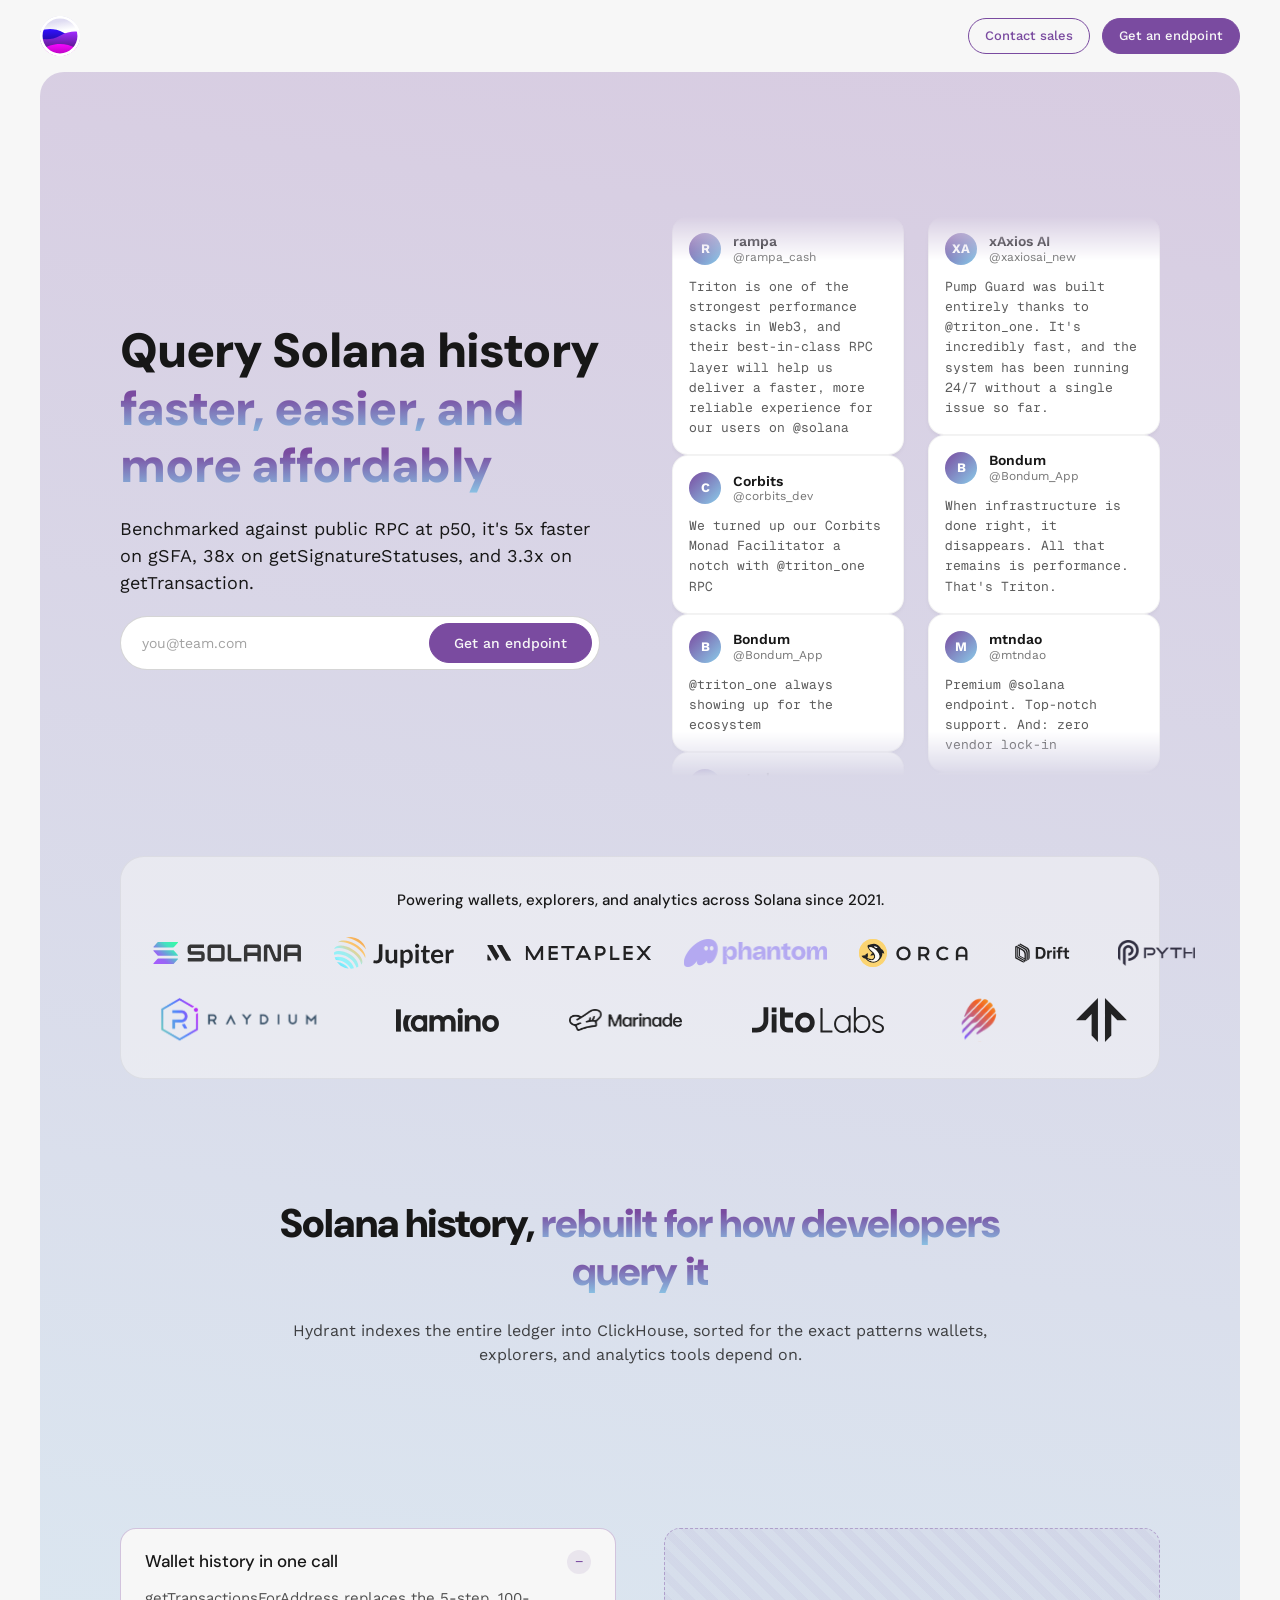
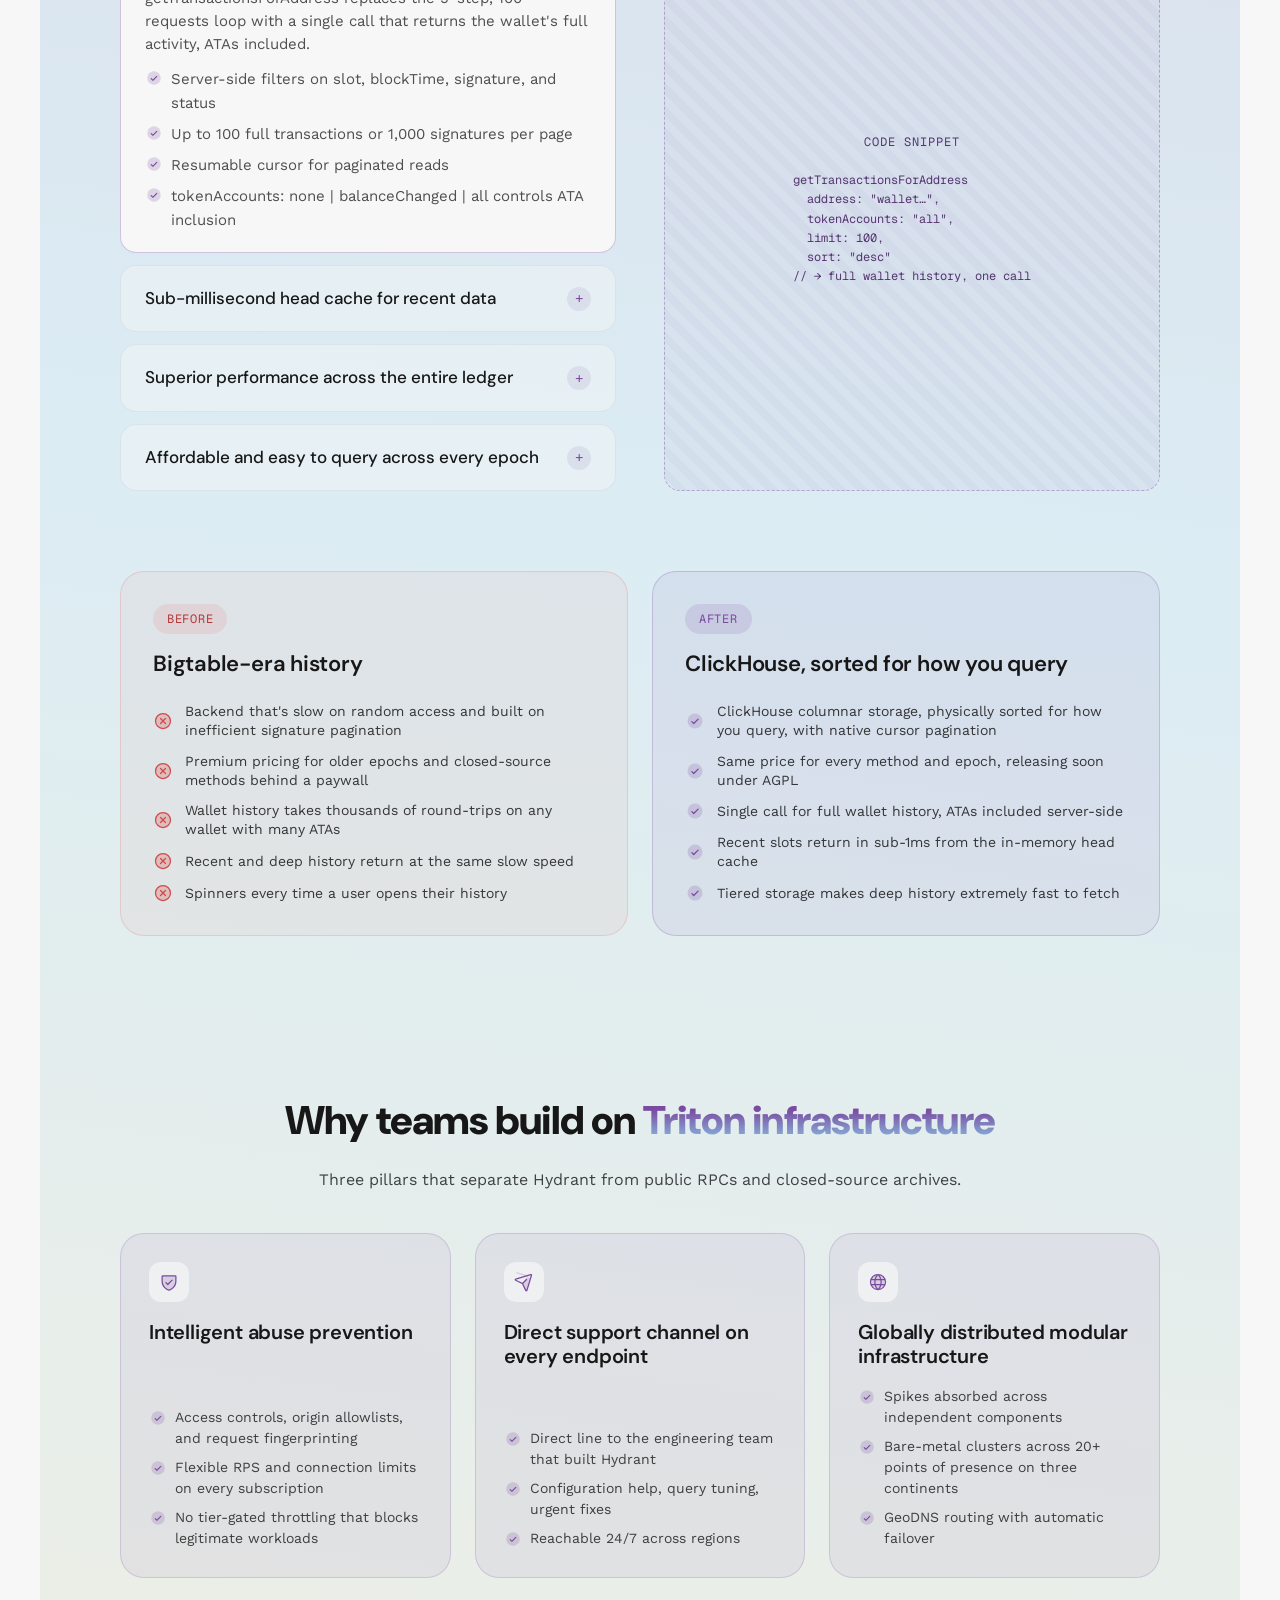
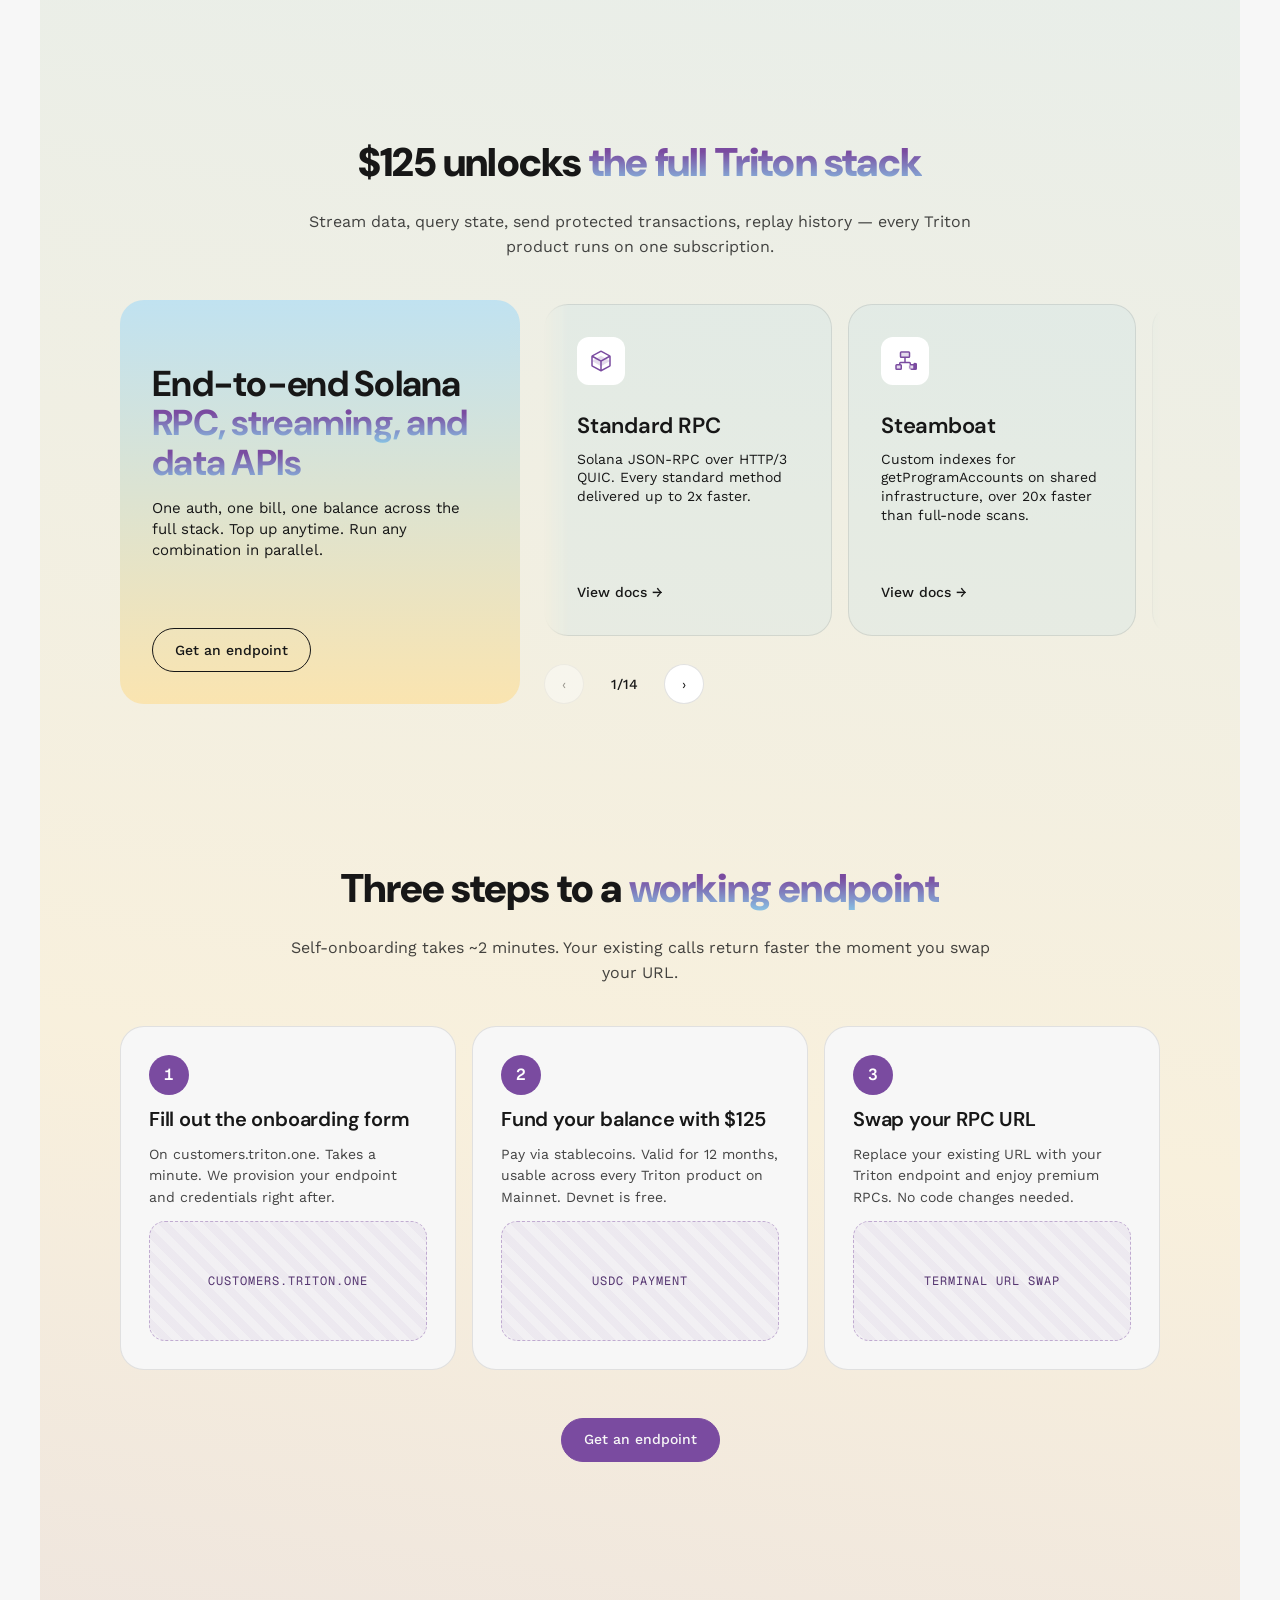
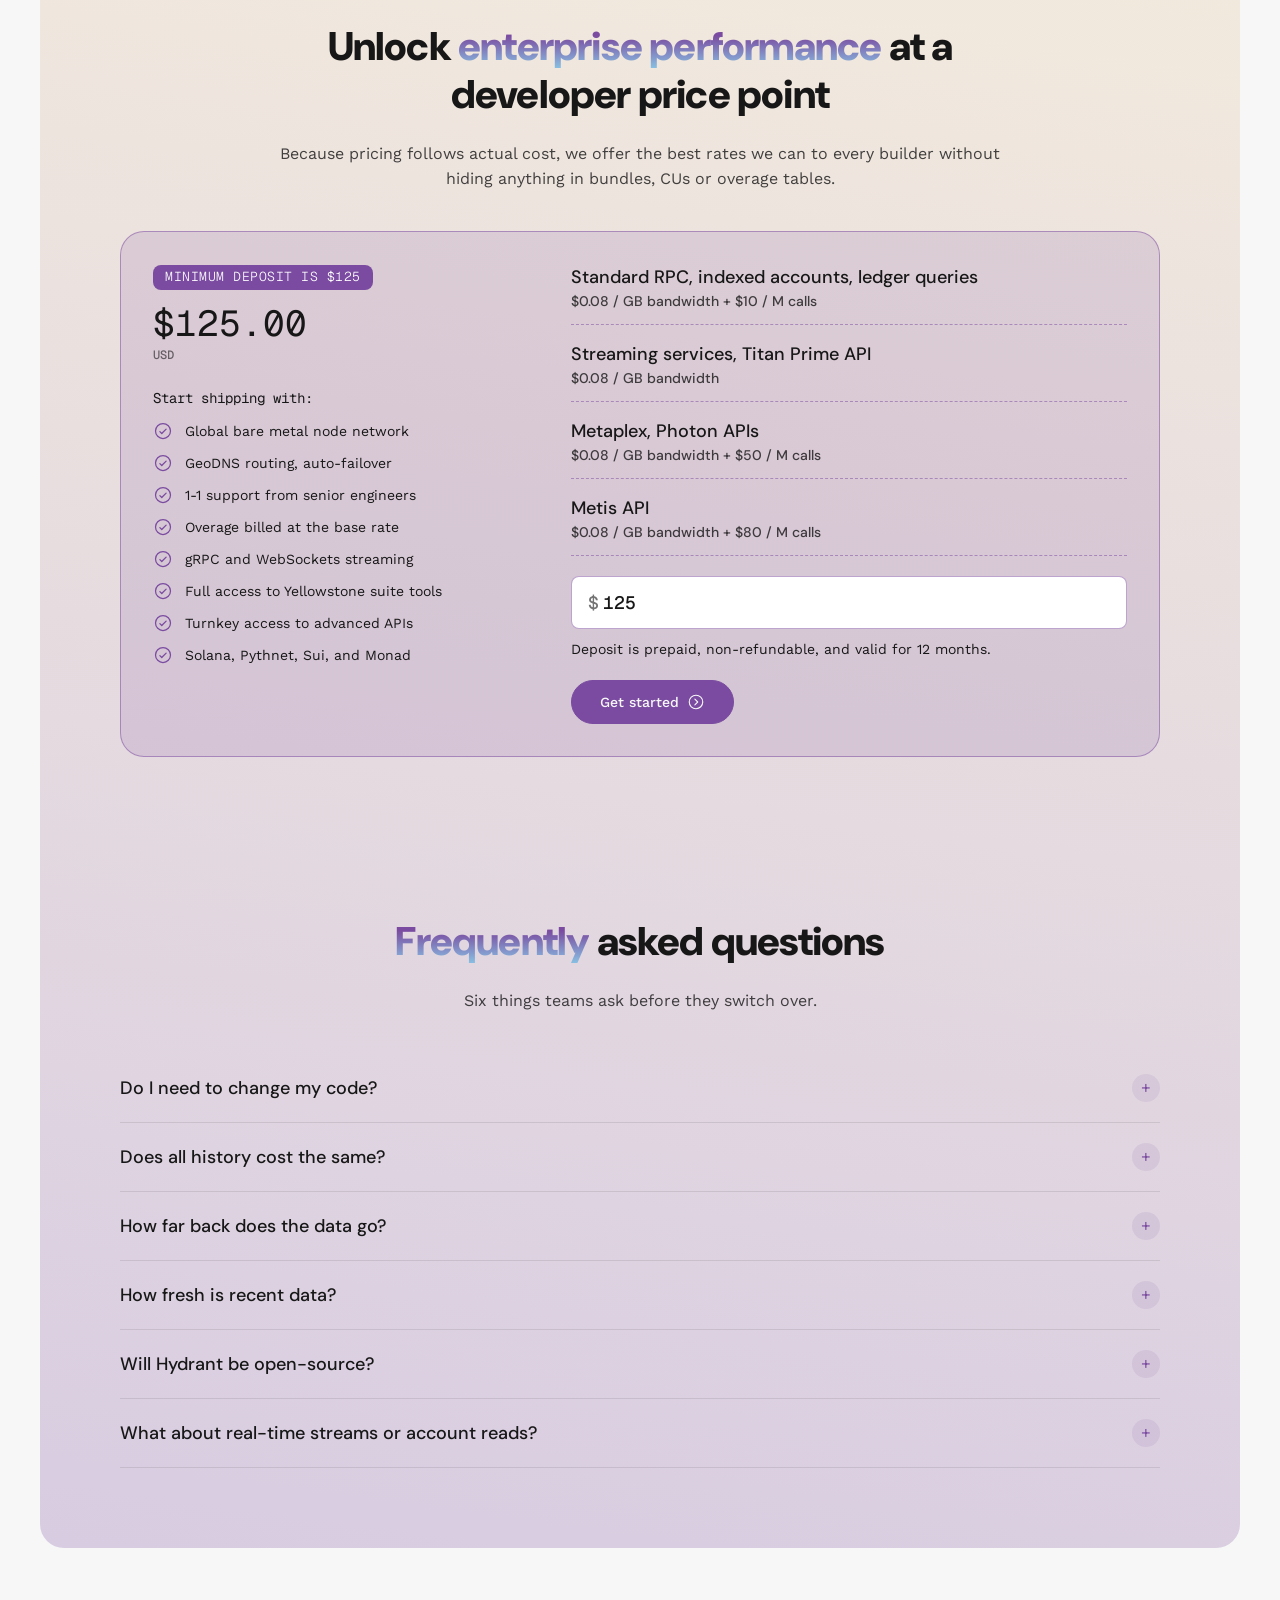
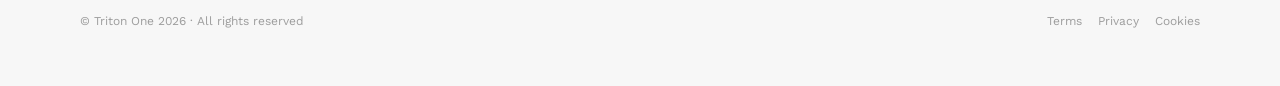
==== commit 97db1ab2: "Pricing strings: 'million' -> 'M' everywhere Normalised every pricing string across the project to u" ====
--- a/consult.html
+++ b/consult.html
@@ -14,13 +14,7 @@
   <div class="scrollnav-inner">
     <a href="index.html" class="scrollnav-logo"><img src="assets/icons/logomark.svg" alt="Triton" style="width:36px; height:36px"></a>
     <div class="scrollnav-links">
-      <a href="#what">Hydrant features</a>
-      <a href="#compare">History before / after</a>
-      <a href="#why">Why Triton</a>
-      <a href="#stack">Triton stack</a>
-      <a href="#how">Get started</a>
-      <a href="#pricing">Pricing</a>
-      <a href="#faq">FAQ</a>
+      <!-- Consult is a placeholder UI surface; intentionally no in-page nav -->
     </div>
     <div class="scrollnav-spacer"></div>
     <div class="scrollnav-ctas">
@@ -199,7 +193,7 @@
                   <ul style="display:flex; flex-direction:column; gap:8px; margin-top:12px">
                     <li style="display:flex; gap:8px; align-items:flex-start"><img src="assets/icons/check-circle.svg" alt="" style="width:18px; height:18px; flex-shrink:0; margin-top:1px"> Bidirectional sorting (asc or desc) on history reads</li>
                     <li style="display:flex; gap:8px; align-items:flex-start"><img src="assets/icons/check-circle.svg" alt="" style="width:18px; height:18px; flex-shrink:0; margin-top:1px"> Pagination cursor keeps subsequent calls clean, no resending filters on every page</li>
-                    <li style="display:flex; gap:8px; align-items:flex-start"><img src="assets/icons/check-circle.svg" alt="" style="width:18px; height:18px; flex-shrink:0; margin-top:1px"> $0.08 per GB of bandwidth and $10 per million requests, every epoch, every method</li>
+                    <li style="display:flex; gap:8px; align-items:flex-start"><img src="assets/icons/check-circle.svg" alt="" style="width:18px; height:18px; flex-shrink:0; margin-top:1px"> $0.08 per GB of bandwidth and $10 per M requests, every epoch, every method</li>
                     <li style="display:flex; gap:8px; align-items:flex-start"><img src="assets/icons/check-circle.svg" alt="" style="width:18px; height:18px; flex-shrink:0; margin-top:1px"> Available on every subscription, no tier gating</li>
                   </ul>
                 </div>
@@ -208,7 +202,7 @@
             <div class="visual-dashed" data-preview-target="wallet" style="min-height:480px; display:flex; flex-direction:column; padding:32px"><span class="visual-dashed-label">Code snippet</span><div style="font-family:var(--font-mono); font-size:12px; color:#553570; margin-top:20px; line-height:1.6; max-width:340px">getTransactionsForAddress<br>&nbsp;&nbsp;address: "wallet…",<br>&nbsp;&nbsp;tokenAccounts: "all",<br>&nbsp;&nbsp;limit: 100,<br>&nbsp;&nbsp;sort: "desc"<br>// → full wallet history, one call</div></div>
             <div class="visual-dashed" data-preview-target="cache" style="min-height:480px; display:none; flex-direction:column; padding:32px"><span class="visual-dashed-label">Head cache</span><div style="font-family:var(--font-mono); font-size:12px; color:#553570; margin-top:20px; line-height:1.6">Recent slots: &lt;1ms<br>processed → confirmed → finalised</div></div>
             <div class="visual-dashed" data-preview-target="perf" style="min-height:480px; display:none; flex-direction:column; padding:32px"><span class="visual-dashed-label">Performance</span><div style="font-family:var(--font-mono); font-size:13px; color:#553570; margin-top:20px; line-height:1.8"><div>getTransaction: <strong>138ms p50</strong>, 3.3x faster</div><div>getSignaturesForAddress: <strong>50ms p50</strong>, 5x faster</div><div>getSignatureStatuses: <strong>49ms p50</strong>, 38x faster</div></div></div>
-            <div class="visual-dashed" data-preview-target="affordable" style="min-height:480px; display:none; flex-direction:column; padding:32px"><span class="visual-dashed-label">Pricing</span><div style="font-family:var(--font-mono); font-size:12px; color:#553570; margin-top:20px; line-height:1.6">$0.08 / GB bandwidth<br>$10 / million requests<br>Every epoch. Every method.</div></div>
+            <div class="visual-dashed" data-preview-target="affordable" style="min-height:480px; display:none; flex-direction:column; padding:32px"><span class="visual-dashed-label">Pricing</span><div style="font-family:var(--font-mono); font-size:12px; color:#553570; margin-top:20px; line-height:1.6">$0.08 / GB bandwidth<br>$10 / M requests<br>Every epoch. Every method.</div></div>
           </div>
         </div>
       </section>
@@ -390,7 +384,7 @@
             <div class="pricing-right">
               <div class="pricing-row">
                 <p class="pricing-row-title">Standard RPC, indexed accounts, ledger queries</p>
-                <p class="pricing-row-rate">$0.08 / GB bandwidth + $10 / million calls</p>
+                <p class="pricing-row-rate">$0.08 / GB bandwidth + $10 / M calls</p>
               </div>
               <div class="pricing-row">
                 <p class="pricing-row-title">Streaming services, Titan Prime API</p>
@@ -398,11 +392,11 @@
               </div>
               <div class="pricing-row">
                 <p class="pricing-row-title">Metaplex, Photon APIs</p>
-                <p class="pricing-row-rate">$0.08 / GB bandwidth + $50 / million calls</p>
+                <p class="pricing-row-rate">$0.08 / GB bandwidth + $50 / M calls</p>
               </div>
               <div class="pricing-row">
                 <p class="pricing-row-title">Metis API</p>
-                <p class="pricing-row-rate">$0.08 / GB bandwidth + $80 / million calls</p>
+                <p class="pricing-row-rate">$0.08 / GB bandwidth + $80 / M calls</p>
               </div>
               <div class="pricing-input-row">
                 <div class="pricing-input">
@@ -433,7 +427,7 @@
             </div>
             <div class="faq-item">
               <div class="faq-row"><span class="faq-q">Does all history cost the same?</span><span class="faq-chip">+</span></div>
-              <div class="faq-answer">Yes. Every epoch from genesis to today is priced at $0.08 per GB plus $10 per million requests. No premium tier for older data.</div>
+              <div class="faq-answer">Yes. Every epoch from genesis to today is priced at $0.08 per GB plus $10 per M requests. No premium tier for older data.</div>
             </div>
             <div class="faq-item">
               <div class="faq-row"><span class="faq-q">How far back does the data go?</span><span class="faq-chip">+</span></div>
--- a/shared.css
+++ b/shared.css
@@ -2789,3 +2789,503 @@
 }
 .modal-content--consult { max-width: 760px; padding: 40px 40px 32px; }
 .modal-content--consult .h2 { font-size: 32px; line-height: 1.15; }
+
+/* ========================================================== */
+/* v14 — Underline-tab variant for #categories                 */
+/* No backgrounds. Tabs sit on a hairline, active tab gets a    */
+/* thicker purple underline that sits over the hairline.        */
+/* ========================================================== */
+
+.tabs-pill--line {
+  background: transparent;
+  border: none;
+  border-radius: 0;
+  padding: 0;
+  display: flex;
+  gap: 0;
+  width: 100%;
+  border-bottom: 1px solid rgba(23, 23, 23, 0.12);
+  margin-bottom: 32px;
+}
+.tabs-pill--line .tab {
+  height: 44px;
+  padding: 0 20px;
+  border-radius: 0;
+  position: relative;
+  color: rgba(23, 23, 23, 0.55);
+  font-weight: 500;
+  background: transparent !important;
+  /* Push the active underline through the row hairline */
+  margin-bottom: -1px;
+}
+.tabs-pill--line .tab::after {
+  content: '';
+  position: absolute;
+  left: 20px;
+  right: 20px;
+  bottom: 0;
+  height: 2px;
+  background: transparent;
+  transition: background 0.18s ease;
+}
+.tabs-pill--line .tab:hover {
+  color: rgba(23, 23, 23, 0.85);
+  background: transparent !important;
+}
+.tabs-pill--line .tab--active {
+  color: var(--primary);
+  background: transparent !important;
+}
+.tabs-pill--line .tab--active::after {
+  background: var(--primary);
+  height: 2px;
+}
+
+/* Bare capability card -- no background, no rounded corners, no padding */
+.cap-card--bare {
+  background: transparent;
+  border-radius: 0;
+  padding: 0;
+  gap: 56px;
+}
+.cap-card--bare .visual-dashed {
+  border-color: rgba(122, 75, 160, 0.25);
+  background: transparent;
+}
+@media (max-width: 880px) {
+  .tabs-pill--line {
+    overflow-x: auto;
+    white-space: nowrap;
+    scrollbar-width: none;
+  }
+  .tabs-pill--line::-webkit-scrollbar { display: none; }
+  .tabs-pill--line .tab { flex-shrink: 0; }
+}
+
+/* ========================================================== */
+/* v15 — "Access" 2-col list component (Figma 4506:10505)      */
+/* Left: section header card with gradient. Right: list rows. */
+/* ========================================================== */
+
+.endt-grid {
+  display: grid;
+  grid-template-columns: 397px 1fr;
+  gap: 20px;
+  width: 100%;
+  align-items: start;
+}
+
+/* Left -- section header card */
+.endt-header {
+  background:
+    linear-gradient(189.78deg, rgba(255, 200, 69, 0.20) 6%, rgba(122, 75, 160, 0.30) 94%),
+    #f7f7f7;
+  border: 1px solid rgba(23, 23, 23, 0.10);
+  border-radius: 24px;
+  padding: 112px 32px 32px;
+  display: flex;
+  flex-direction: column;
+}
+.endt-header-copy {
+  display: flex;
+  flex-direction: column;
+  gap: 20px;
+}
+.endt-header-title {
+  font-family: var(--font-header);
+  font-weight: 700;
+  font-size: 36px;
+  line-height: 1.1;
+  letter-spacing: -0.02em;
+  color: var(--foreground);
+  margin: 0;
+}
+.endt-header-desc {
+  font-family: var(--font-body);
+  font-weight: 500;
+  font-size: 16px;
+  line-height: 1.3;
+  color: var(--foreground);
+  margin: 0;
+}
+
+/* Right -- list of rows */
+.endt-list {
+  display: flex;
+  flex-direction: column;
+  gap: 0;
+  padding-left: 40px;
+}
+.endt-row {
+  display: grid;
+  grid-template-columns: minmax(0, 0.95fr) minmax(0, 1.4fr);
+  gap: 20px;
+  padding: 20px 0;
+  border-bottom: 1px solid rgba(23, 23, 23, 0.2);
+  align-items: start;
+}
+.endt-row:first-child { padding-top: 0; }
+.endt-row-head {
+  display: flex;
+  flex-direction: column;
+  gap: 6px;
+  min-width: 0;
+}
+.endt-row-title {
+  font-family: var(--font-header);
+  font-weight: 600;
+  font-size: 20px;
+  line-height: 1.15;
+  letter-spacing: -0.02em;
+  color: var(--foreground);
+  margin: 0;
+}
+.endt-row-tag {
+  font-family: var(--font-mono);
+  font-weight: 500;
+  font-size: 12px;
+  line-height: 1.3;
+  letter-spacing: 0.04em;
+  text-transform: uppercase;
+  color: rgba(23, 23, 23, 0.55);
+}
+.endt-row-bullets {
+  list-style: none;
+  margin: 0;
+  padding: 0;
+  display: flex;
+  flex-direction: column;
+  gap: 10px;
+  min-width: 0;
+}
+.endt-row-bullets li {
+  display: flex;
+  align-items: center;
+  gap: 10px;
+  font-family: var(--font-body);
+  font-weight: 400;
+  font-size: 14px;
+  line-height: 1.4;
+  color: var(--foreground);
+}
+.endt-row-bullets li img {
+  width: 18px;
+  height: 18px;
+  flex-shrink: 0;
+}
+
+@media (max-width: 980px) {
+  .endt-grid {
+    grid-template-columns: 1fr;
+  }
+  .endt-header {
+    padding: 48px 28px 28px;
+  }
+  .endt-list {
+    padding-left: 0;
+  }
+  .endt-row {
+    grid-template-columns: 1fr;
+    gap: 12px;
+  }
+}
+
+/* ========================================================== */
+/* v16 — Testimonial card: Figma 120:1106 case-study format    */
+/* Translucent soft-white bg, 64px rounded-square avatar at    */
+/* top, Inter-style name + dimmed handle inline, Work Sans 18  */
+/* quote at full opacity.                                      */
+/* ========================================================== */
+
+/* Figma 120:1106 format, scaled to match the live site's testimonial card scale */
+.testimonial--case {
+  background: rgba(247, 247, 247, 0.5);
+  border: 1px solid rgba(23, 23, 23, 0.05);
+  border-radius: 16px;
+  padding: 20px;
+  display: flex;
+  flex-direction: column;
+  gap: 0;
+  box-shadow: none !important;
+  width: 320px;
+}
+.testimonial--case:hover { box-shadow: none !important; }
+
+/* 40px rounded-square avatar (scaled from Figma's 64px) */
+.testimonial--case .testimonial-avatar--sq {
+  width: 40px;
+  height: 40px;
+  border-radius: 10px;
+  background: rgba(122, 75, 160, 0.10);
+  overflow: hidden;
+  flex-shrink: 0;
+  margin-bottom: 14px;
+  display: block;
+}
+.testimonial--case .testimonial-avatar--sq img {
+  display: block;
+  width: 100%;
+  height: 100%;
+  object-fit: cover;
+  border-radius: 10px;
+  mix-blend-mode: normal;
+}
+
+/* Name + handle on a single line below the avatar (scaled to 14/15px) */
+.testimonial--case .testimonial-byline {
+  margin: 0 0 8px 0;
+  font-family: var(--font-header);
+  font-size: 15px;
+  line-height: 1.25;
+  letter-spacing: -0.01em;
+  color: var(--foreground);
+}
+.testimonial--case .testimonial-byline .testimonial-name {
+  font-weight: 600;
+  font-size: inherit;
+  color: var(--foreground);
+  display: inline;
+  white-space: normal;
+  overflow: visible;
+  margin: 0;
+}
+.testimonial--case .testimonial-byline .testimonial-handle {
+  font-weight: 400;
+  font-size: inherit;
+  color: rgba(23, 23, 23, 0.5);
+  display: inline;
+  margin-left: 4px;
+  white-space: normal;
+  overflow: visible;
+}
+
+/* Quote: Work Sans 14px, full-opacity, line-height 1.55 (in tune w/ live site) */
+.testimonial--case .testimonial-quote {
+  font-family: var(--font-body);
+  font-weight: 400;
+  font-size: 14px;
+  line-height: 1.55;
+  color: var(--foreground);
+  margin: 0;
+}
+
+.testimonials-marquee .testimonial--case { width: 320px; }
+
+/* ========================================================== */
+/* v17 — Wizard step 1 teaser overlay (blur + "take the test") */
+/* ========================================================== */
+
+.wizard-step--teaser { position: relative; }
+.wizard-step--teaser .wizard-q { filter: blur(4px); user-select: none; }
+.wizard-options--blurred {
+  filter: blur(4px);
+  pointer-events: none;
+  user-select: none;
+}
+/* When the teaser is dismissed -- restore */
+.wizard-step--revealed .wizard-q,
+.wizard-step--revealed .wizard-options--blurred {
+  filter: none;
+  pointer-events: auto;
+  user-select: auto;
+}
+.wizard-step--revealed .wizard-teaser { display: none; }
+
+.wizard-teaser {
+  position: absolute;
+  left: 0;
+  right: 0;
+  top: 50%;
+  transform: translateY(-50%);
+  margin: 0 16px;
+  background: rgba(255, 255, 255, 0.92);
+  backdrop-filter: blur(8px);
+  -webkit-backdrop-filter: blur(8px);
+  border: 1px solid rgba(122, 75, 160, 0.25);
+  border-radius: 16px;
+  padding: 16px 18px;
+  display: flex;
+  align-items: center;
+  gap: 14px;
+  box-shadow: 0 8px 24px rgba(23, 23, 23, 0.08);
+  z-index: 2;
+}
+.wizard-teaser-icon {
+  width: 36px;
+  height: 36px;
+  border-radius: 10px;
+  background: rgba(122, 75, 160, 0.12);
+  display: flex;
+  align-items: center;
+  justify-content: center;
+  flex-shrink: 0;
+}
+.wizard-teaser-icon img { width: 20px; height: 20px; display: block; }
+.wizard-teaser-body { flex: 1; min-width: 0; }
+.wizard-teaser-label {
+  font-family: var(--font-header);
+  font-weight: 600;
+  font-size: 15px;
+  line-height: 1.2;
+  color: var(--foreground);
+}
+.wizard-teaser-sub {
+  font-size: 13px;
+  line-height: 1.35;
+  color: rgba(23, 23, 23, 0.65);
+  margin-top: 2px;
+}
+.wizard-teaser-cta { flex-shrink: 0; }
+
+/* Get-started left column: tighter spacing now that intro lead and
+   stats grid are gone */
+.get-started-left {
+  gap: 32px;
+}
+.get-started-left .h2 {
+  font-size: 36px;
+  line-height: 1.15;
+  letter-spacing: -0.02em;
+}
+
+/* ========================================================== */
+/* v18 — endt-row paragraph copy + #community section          */
+/*       Mirrors triton.one CommunitySection layout            */
+/* ========================================================== */
+
+/* Paragraph description in Access component rows (replaces bullets) */
+.endt-row-desc {
+  font-family: var(--font-body);
+  font-weight: 400;
+  font-size: 16px;
+  line-height: 1.3;
+  color: var(--foreground);
+  margin: 0;
+  min-width: 0;
+}
+
+/* Community section (mirrors triton.one homepage CommunitySection) */
+.community-grid {
+  display: grid;
+  grid-template-columns: 1fr 1fr;
+  gap: 40px;
+  width: 100%;
+  align-items: start;
+}
+@media (max-width: 1024px) {
+  .community-grid { grid-template-columns: 1fr; gap: 48px; }
+}
+
+.community-left {
+  padding-right: 40px;
+}
+.community-title {
+  font-family: var(--font-header);
+  font-weight: 900;
+  font-size: 36px;
+  line-height: 1.2;
+  letter-spacing: -0.02em;
+  color: var(--foreground);
+  margin: 0 0 36px 0;
+}
+@media (min-width: 768px) {
+  .community-title { font-size: 48px; }
+}
+.community-desc {
+  font-family: var(--font-body);
+  font-weight: 500;
+  font-size: 18px;
+  line-height: 1.3;
+  color: var(--foreground);
+  margin: 0 0 40px 0;
+  max-width: 560px;
+}
+.community-link {
+  display: inline-flex;
+  align-items: center;
+  gap: 8px;
+  font-family: var(--font-body);
+  font-weight: 500;
+  font-size: 16px;
+  color: var(--foreground);
+  transition: color 0.15s;
+  text-decoration: none;
+}
+.community-link:hover { color: var(--primary); }
+.community-link svg {
+  width: 20px;
+  height: 20px;
+  transition: transform 0.15s;
+}
+.community-link:hover svg { transform: translateX(2px); }
+
+/* Right column: 2 vertical scrolling columns with top/bottom fade mask */
+.community-right { width: 100%; }
+.community-fade-mask {
+  position: relative;
+  overflow: hidden;
+  max-height: 540px;
+  mask-image: linear-gradient(to bottom, transparent 0%, #000 15%, #000 85%, transparent 100%);
+  -webkit-mask-image: linear-gradient(to bottom, transparent 0%, #000 15%, #000 85%, transparent 100%);
+}
+.community-cols {
+  display: flex;
+  gap: 24px;
+}
+.community-col {
+  flex: 1;
+  min-width: 0;
+}
+.community-col-inner {
+  display: flex;
+  flex-direction: column;
+  gap: 24px;
+  will-change: transform;
+}
+.community-col-inner--up   { animation: community-scroll-up   40s linear infinite; }
+.community-col-inner--down { animation: community-scroll-down 50s linear infinite; }
+.community-fade-mask:hover .community-col-inner { animation-play-state: paused; }
+@keyframes community-scroll-up {
+  0%   { transform: translateY(0); }
+  100% { transform: translateY(-50%); }
+}
+@keyframes community-scroll-down {
+  0%   { transform: translateY(-50%); }
+  100% { transform: translateY(0); }
+}
+
+/* Use the LIVE TestimonialCard style (white, p-4, mono quote at 0.7).
+   The .testimonial base style is already set up for this; ensure the
+   case-study modifier doesn't leak in here. */
+.community-cols .testimonial,
+.hero-tcol .testimonial {
+  background: #fff;
+  border-radius: 16px;
+  padding: 16px;
+  box-shadow: 0px 2px 4px 0px rgba(23, 23, 23, 0.04);
+}
+.community-cols .testimonial:hover,
+.hero-tcol .testimonial:hover {
+  box-shadow: 0px 4px 12px 0px rgba(23, 23, 23, 0.08);
+}
+
+/* Hero right: single scrolling testimonial column (replaces live-card) */
+.hero-tcol {
+  position: relative;
+  overflow: hidden;
+  max-height: 460px;
+  width: 100%;
+  align-self: stretch;
+}
+.hero-tcol .community-col-inner {
+  display: flex;
+  flex-direction: column;
+  gap: 16px;
+  will-change: transform;
+}
+.hero-tcol .community-col-inner--up {
+  animation: community-scroll-up 36s linear infinite;
+}
+.hero-tcol:hover .community-col-inner {
+  animation-play-state: paused;
+}
